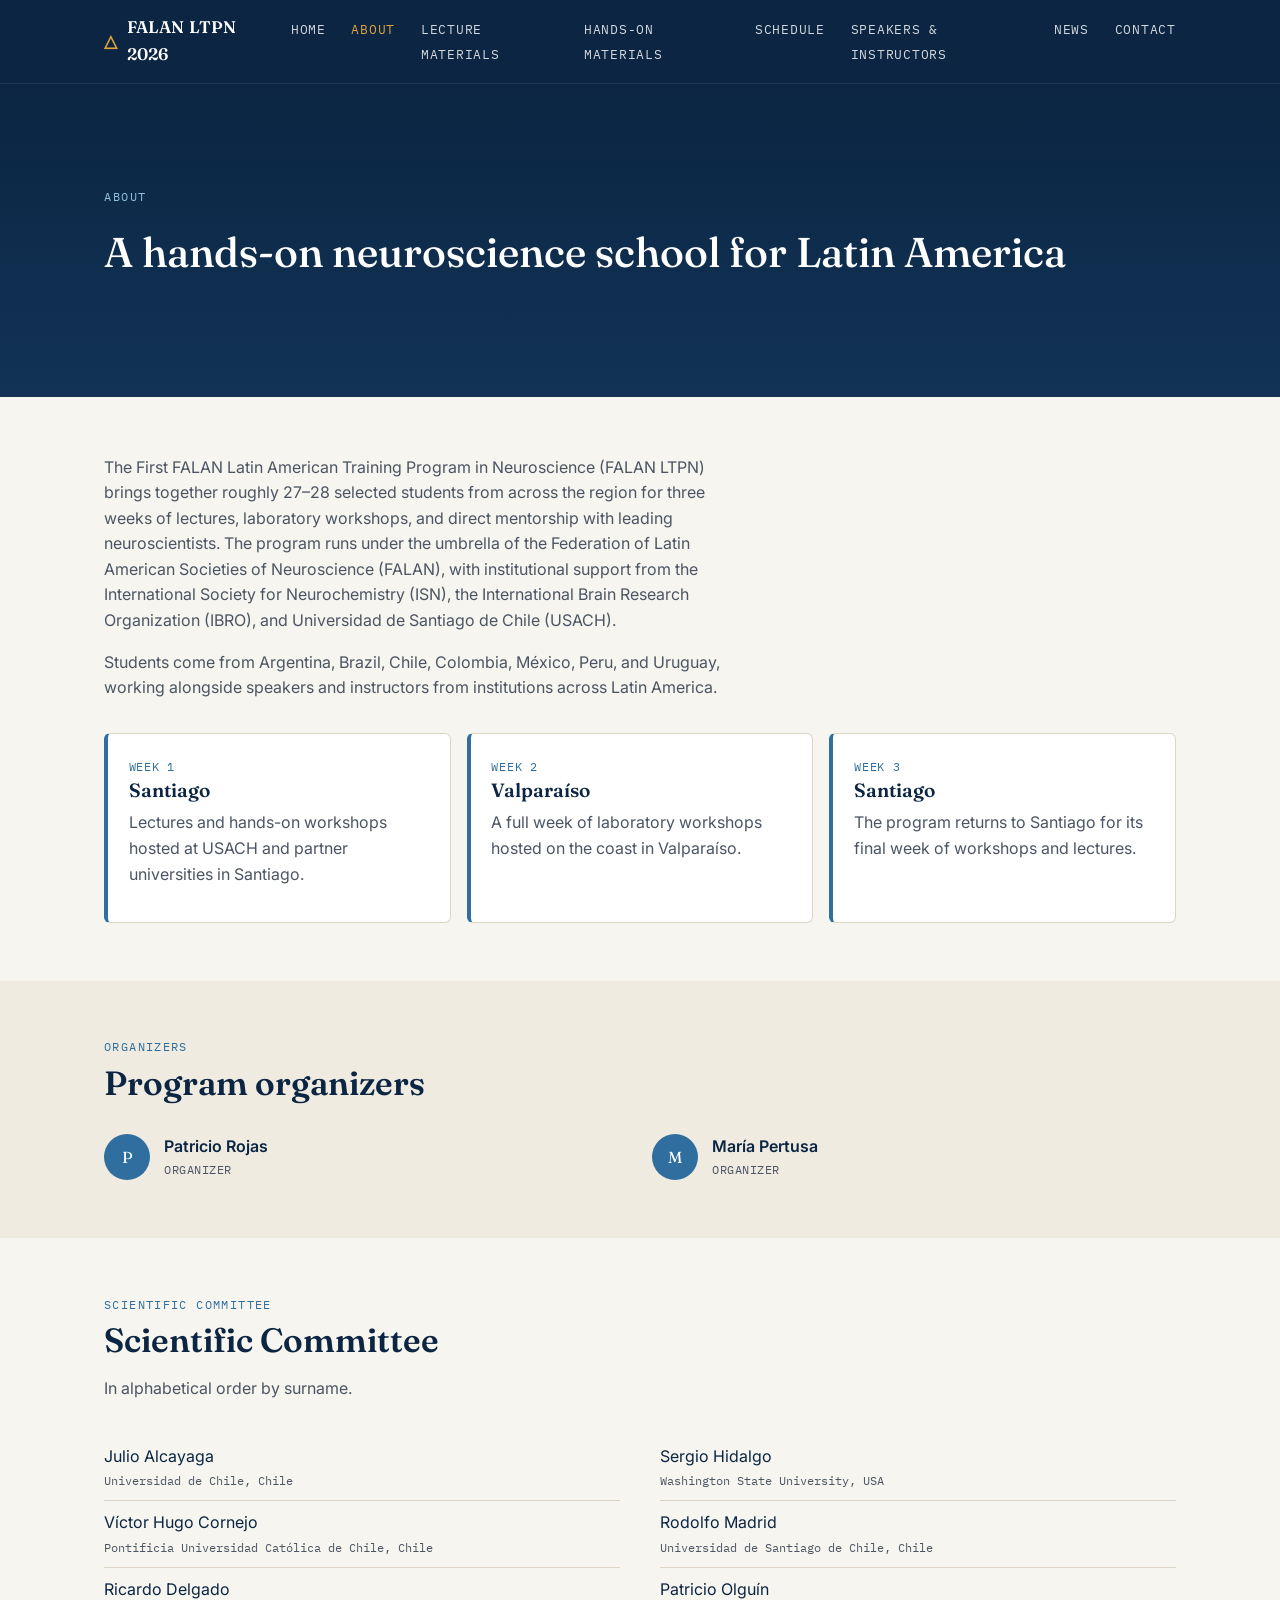
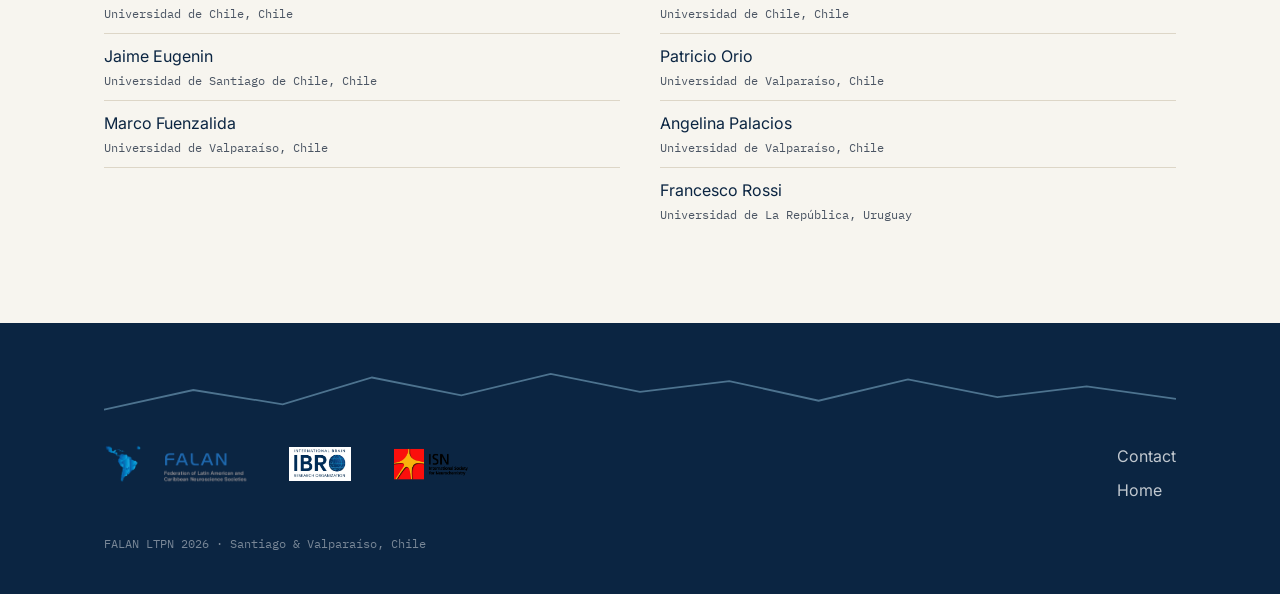
==== about.html @ 341ed26a "Add Rodolfo Madrid to the list of contributors" ====
<!DOCTYPE html>
<html lang="en">
<head>
<meta charset="UTF-8">
<meta name="viewport" content="width=device-width, initial-scale=1.0">
<title>About — FALAN LTPN 2026</title>
<meta name="description" content="About the First FALAN Latin American Training Program in Neuroscience 2026.">
<link rel="icon" href="assets/img/favicon.svg" type="image/svg+xml">
<link rel="preconnect" href="https://fonts.googleapis.com">
<link href="https://fonts.googleapis.com/css2?family=Fraunces:opsz,wght@9..144,500;9..144,600&family=Inter:wght@400;500;600&family=IBM+Plex+Mono:wght@400;500&display=swap" rel="stylesheet">
<link rel="stylesheet" href="css/style.css">
</head>
<body>

<header class="site-header">
  <div class="wrap">
    <a class="brand" href="index.html"><span class="mark">&#9651;</span> FALAN LTPN 2026</a>
    <button class="nav-toggle" aria-label="Toggle menu" aria-expanded="false">Menu</button>
    <nav class="primary-nav" aria-label="Primary">
      <ul>
        <li><a href="index.html">Home</a></li>
        <li><a href="about.html">About</a></li>
        <li><a href="lectures.html">Lecture Materials</a></li>
        <li><a href="handson.html">Hands-on Materials</a></li>
        <li><a href="schedule.html">Schedule</a></li>
        <li><a href="speakers.html">Speakers &amp; Instructors</a></li>
        <li><a href="news.html">News</a></li>
        <li><a href="contact.html">Contact</a></li>
      </ul>
    </nav>
  </div>
</header>

<section class="hero small">
  <div class="wrap">
    <span class="hero-eyebrow">About</span>
    <h1>A hands-on neuroscience school for Latin America</h1>
  </div>
</section>

<section>
  <div class="wrap">
    <div class="section-head">
      <p>The First FALAN Latin American Training Program in Neuroscience (FALAN LTPN) brings together roughly 27–28 selected students from across the region for three weeks of lectures, laboratory workshops, and direct mentorship with leading neuroscientists. The program runs under the umbrella of the Federation of Latin American Societies of Neuroscience (FALAN), with institutional support from the International Society for Neurochemistry (ISN), the International Brain Research Organization (IBRO), and Universidad de Santiago de Chile (USACH).</p>
      <p>Students come from Argentina, Brazil, Chile, Colombia, México, Peru, and Uruguay, working alongside speakers and instructors from institutions across Latin America.</p>
    </div>

    <div class="week-strip">
      <div class="week">
        <span class="num">Week 1</span>
        <h3>Santiago</h3>
        <p>Lectures and hands-on workshops hosted at USACH and partner universities in Santiago.</p>
      </div>
      <div class="week">
        <span class="num">Week 2</span>
        <h3>Valparaíso</h3>
        <p>A full week of laboratory workshops hosted on the coast in Valparaíso.</p>
      </div>
      <div class="week">
        <span class="num">Week 3</span>
        <h3>Santiago</h3>
        <p>The program returns to Santiago for its final week of workshops and lectures.</p>
      </div>
    </div>
  </div>
</section>

<section class="on-dim">
  <div class="wrap">
    <div class="section-head">
      <span class="eyebrow">Organizers</span>
      <h2>Program organizers</h2>
    </div>
    <div class="grid grid-2">
      <div class="person">
        <span class="avatar">P</span>
        <div>
          <div class="name">Patricio Rojas</div>
          <div class="role">Organizer</div>
        </div>
      </div>
      <div class="person">
        <span class="avatar">M</span>
        <div>
          <div class="name">María Pertusa</div>
          <div class="role">Organizer</div>
        </div>
      </div>
    </div>
  </div>
</section>

<section>
  <div class="wrap">
    <div class="section-head">
      <span class="eyebrow">Scientific Committee</span>
      <h2>Scientific Committee</h2>
      <p>In alphabetical order by surname.</p>
    </div>
    <ol class="plain-list two-col">
      <li>Julio Alcayaga<span class="affil">Universidad de Chile, Chile</span></li>
      <li>Víctor Hugo Cornejo<span class="affil">Pontificia Universidad Católica de Chile, Chile</span></li>
      <li>Ricardo Delgado<span class="affil">Universidad de Chile, Chile</span></li>      
      <li>Jaime Eugenin<span class="affil">Universidad de Santiago de Chile, Chile</span></li>
      <li>Marco Fuenzalida<span class="affil">Universidad de Valparaíso, Chile</span></li>
      <li>Sergio Hidalgo<span class="affil">Washington State University, USA</span></li>
      <li>Rodolfo Madrid<span class="affil">Universidad de Santiago de Chile, Chile</span></li>
      <li>Patricio Olguín<span class="affil">Universidad de Chile, Chile</span></li>
      <li>Patricio Orio<span class="affil">Universidad de Valparaíso, Chile</span></li>
      <li>Angelina Palacios<span class="affil">Universidad de Valparaíso, Chile</span></li>      
      <li>Francesco Rossi<span class="affil">Universidad de La República, Uruguay</span></li>
    </ol>
  </div>
</section>

<footer class="site-footer">
  <div class="wrap">
    <svg class="ridge-thin" viewBox="0 0 1200 60" preserveAspectRatio="none" aria-hidden="true">
      <path d="M0,50 L100,28 L200,44 L300,14 L400,34 L500,10 L600,30 L700,18 L800,40 L900,16 L1000,36 L1100,24 L1200,38" fill="none" stroke="#8FC1DC" stroke-width="2"/>
    </svg>
    <div class="foot-grid">
      <div class="logo-strip">
        <img src="assets/logos/falan.png" alt="FALAN — Federation of Latin American and Caribbean Neuroscience Societies">
        <img class="ibro-mark" src="assets/logos/ibro.jpg" alt="IBRO — International Brain Research Organization">
        <img src="assets/logos/isn.png" alt="ISN — International Society for Neurochemistry">
        <!--  <span class="placeholder">USACH logo — add when available</span> -->
      </div>
      <div class="stack">
        <a href="contact.html">Contact</a>
        <a href="index.html">Home</a>
      </div>
    </div>
    <p class="fine">FALAN LTPN 2026 &middot; Santiago &amp; Valparaíso, Chile</p>
  </div>
</footer>

<script src="data/lectures-data.js"></script>
<script src="data/handson-data.js"></script>
<script src="data/news-data.js"></script>
<script src="js/main.js"></script>
</body>
</html>
---- css/style.css ----
/* ==========================================================================
   FALAN LTPN 2026 — design tokens
   Palette: Andean cordillera + coastal Chile, tied to the FALAN/ISN marks
   ========================================================================== */

:root {
  --ink:        #0B2542;   /* deep Andean navy — primary dark */
  --cordillera: #2F6E9E;   /* mountain blue — primary accent */
  --coast:      #8FC1DC;   /* sky blue — secondary accent */
  --sun:        #E2A33D;   /* warm gold — CTA / highlight */
  --paper:      #F7F5EF;   /* warm off-white — page background */
  --paper-dim:  #EFEBE1;
  --ash:        #4B5563;   /* body text on light */
  --line:       #DDD6C7;   /* hairline borders on paper */
  --white:      #FFFFFF;

  --font-display: 'Fraunces', Georgia, 'Times New Roman', serif;
  --font-body:    'Inter', -apple-system, BlinkMacSystemFont, 'Segoe UI', sans-serif;
  --font-mono:    'IBM Plex Mono', 'SFMono-Regular', Consolas, monospace;

  --radius: 6px;
  --max-w: 1120px;
}

* { box-sizing: border-box; }

html { scroll-behavior: smooth; }

@media (prefers-reduced-motion: reduce) {
  html { scroll-behavior: auto; }
  * { animation-duration: 0.01ms !important; transition-duration: 0.01ms !important; }
}

body {
  margin: 0;
  font-family: var(--font-body);
  color: var(--ink);
  background: var(--paper);
  line-height: 1.6;
  -webkit-font-smoothing: antialiased;
}

h1, h2, h3, h4 {
  font-family: var(--font-display);
  color: var(--ink);
  line-height: 1.15;
  margin: 0 0 0.5em;
  font-weight: 600;
}

h1 { font-size: clamp(2.1rem, 4.5vw, 3.4rem); font-weight: 500; }
h2 { font-size: clamp(1.5rem, 3vw, 2.1rem); }
h3 { font-size: 1.2rem; }

p { margin: 0 0 1em; color: var(--ash); }

a { color: var(--cordillera); text-decoration: none; }
a:hover { text-decoration: underline; }

a:focus-visible,
button:focus-visible,
[tabindex]:focus-visible {
  outline: 3px solid var(--sun);
  outline-offset: 2px;
}

.eyebrow {
  font-family: var(--font-mono);
  text-transform: uppercase;
  letter-spacing: 0.12em;
  font-size: 0.72rem;
  color: var(--cordillera);
  display: block;
  margin-bottom: 0.6em;
}

.wrap {
  max-width: var(--max-w);
  margin: 0 auto;
  padding: 0 1.5rem;
}

/* ---- Header / nav ---- */

.site-header {
  background: var(--ink);
  border-bottom: 1px solid rgba(255,255,255,0.08);
  position: sticky;
  top: 0;
  z-index: 50;
}

.site-header .wrap {
  display: flex;
  align-items: center;
  justify-content: space-between;
  gap: 1rem;
  padding-top: 0.9rem;
  padding-bottom: 0.9rem;
}

.brand {
  display: flex;
  align-items: center;
  gap: 0.6rem;
  color: var(--white);
  font-family: var(--font-display);
  font-size: 1.05rem;
  font-weight: 600;
  letter-spacing: 0.01em;
}
.brand:hover { text-decoration: none; opacity: 0.9; }
.brand .mark { color: var(--sun); }

.nav-toggle {
  display: none;
  background: none;
  border: 1px solid rgba(255,255,255,0.3);
  color: var(--white);
  border-radius: var(--radius);
  padding: 0.4rem 0.6rem;
  font-family: var(--font-mono);
  font-size: 0.85rem;
}

nav.primary-nav ul {
  list-style: none;
  display: flex;
  gap: 1.6rem;
  margin: 0;
  padding: 0;
}

nav.primary-nav a {
  color: rgba(255,255,255,0.82);
  font-family: var(--font-mono);
  font-size: 0.8rem;
  text-transform: uppercase;
  letter-spacing: 0.06em;
}

nav.primary-nav a:hover,
nav.primary-nav a.active {
  color: var(--sun);
  text-decoration: none;
}

@media (max-width: 800px) {
  .nav-toggle { display: inline-block; }
  nav.primary-nav {
    display: none;
    width: 100%;
    order: 3;
  }
  nav.primary-nav.open { display: block; }
  nav.primary-nav ul {
    flex-direction: column;
    gap: 0;
    padding-bottom: 1rem;
  }
  nav.primary-nav a {
    display: block;
    padding: 0.7rem 0;
    border-top: 1px solid rgba(255,255,255,0.08);
  }
  .site-header .wrap { flex-wrap: wrap; }
}

/* ---- Hero (ridge line signature) ---- */

.hero {
  background: linear-gradient(180deg, var(--ink) 0%, #123356 100%);
  color: var(--white);
  position: relative;
  overflow: hidden;
}

.hero .wrap {
  padding-top: 3.6rem;
  padding-bottom: 0;
  position: relative;
  z-index: 2;
}

.hero-eyebrow {
  font-family: var(--font-mono);
  text-transform: uppercase;
  letter-spacing: 0.14em;
  font-size: 0.72rem;
  color: var(--coast);
}

.hero h1 { color: var(--white); margin-top: 0.5em; max-width: 20ch; }

.hero .sub {
  color: rgba(255,255,255,0.78);
  max-width: 52ch;
  font-size: 1.05rem;
}

.hero .cta-row {
  display: flex;
  gap: 0.9rem;
  flex-wrap: wrap;
  margin-top: 1.6rem;
  padding-bottom: 2.4rem;
}

.hero.small .wrap { padding-top: 2.6rem; padding-bottom: 2.6rem; }
.hero.small h1 { max-width: none; font-size: clamp(1.8rem, 3.6vw, 2.6rem); }

.btn {
  display: inline-block;
  font-family: var(--font-mono);
  font-size: 0.82rem;
  text-transform: uppercase;
  letter-spacing: 0.06em;
  padding: 0.7rem 1.15rem;
  border-radius: var(--radius);
  border: 1px solid transparent;
}

.btn-primary {
  background: var(--sun);
  color: var(--ink);
}
.btn-primary:hover { background: #eab35a; text-decoration: none; }

.btn-ghost {
  border-color: rgba(255,255,255,0.35);
  color: var(--white);
}
.btn-ghost:hover { border-color: var(--sun); color: var(--sun); text-decoration: none; }

.ridge {
  display: block;
  width: 100%;
  height: auto;
  position: relative;
  z-index: 1;
  margin-top: 1.5rem;
}

.ridge-label {
  font-family: var(--font-mono);
  font-size: 0.68rem;
  text-transform: uppercase;
  letter-spacing: 0.08em;
  fill: rgba(255,255,255,0.75);
}

.ridge-label.week {
  fill: var(--sun);
  font-weight: 600;
}

/* ---- Sections ---- */

section { padding: 3.6rem 0; }
section.tight { padding: 2.4rem 0; }
section.on-dim { background: var(--paper-dim); }

.section-head {
  max-width: 62ch;
  margin-bottom: 2rem;
}

.grid {
  display: grid;
  gap: 1.5rem;
}
.grid-3 { grid-template-columns: repeat(3, 1fr); }
.grid-2 { grid-template-columns: repeat(2, 1fr); }

@media (max-width: 860px) {
  .grid-3 { grid-template-columns: 1fr; }
  .grid-2 { grid-template-columns: 1fr; }
}

/* ---- Cards ---- */

.card {
  background: var(--white);
  border: 1px solid var(--line);
  border-radius: var(--radius);
  padding: 1.4rem;
}

.card h3 { margin-bottom: 0.35em; }
.card .meta {
  font-family: var(--font-mono);
  font-size: 0.72rem;
  text-transform: uppercase;
  letter-spacing: 0.06em;
  color: var(--cordillera);
  display: block;
  margin-bottom: 0.5em;
}

.quick-links {
  display: grid;
  grid-template-columns: repeat(4, 1fr);
  gap: 1rem;
}
@media (max-width: 860px) { .quick-links { grid-template-columns: repeat(2, 1fr); } }

.quick-links a {
  display: block;
  background: var(--white);
  border: 1px solid var(--line);
  border-radius: var(--radius);
  padding: 1.1rem 1rem;
  color: var(--ink);
  font-family: var(--font-mono);
  font-size: 0.82rem;
  text-transform: uppercase;
  letter-spacing: 0.04em;
}
.quick-links a:hover {
  border-color: var(--cordillera);
  text-decoration: none;
  color: var(--cordillera);
}

/* ---- Empty state ---- */

.empty-state {
  border: 1px dashed var(--line);
  border-radius: var(--radius);
  background: var(--white);
  padding: 2.6rem 2rem;
  text-align: left;
  max-width: 62ch;
}
.empty-state .eyebrow { margin-bottom: 0.8em; }
.empty-state h3 { margin-bottom: 0.4em; }

/* ---- Materials list (populated by JS) ---- */

.materials-group { margin-bottom: 2.4rem; }
.materials-group h3 {
  border-bottom: 1px solid var(--line);
  padding-bottom: 0.5rem;
  margin-bottom: 1rem;
}
.material-item {
  display: flex;
  justify-content: space-between;
  align-items: baseline;
  gap: 1rem;
  padding: 0.85rem 0;
  border-bottom: 1px solid var(--line);
}
.material-item:last-child { border-bottom: none; }
.material-item .title { font-weight: 600; }
.material-item .who {
  font-family: var(--font-mono);
  font-size: 0.78rem;
  color: var(--ash);
}
.material-item a.link {
  font-family: var(--font-mono);
  font-size: 0.78rem;
  text-transform: uppercase;
  letter-spacing: 0.04em;
  white-space: nowrap;
}

.material-note {
  background: var(--paper-dim);
  border: 1px solid var(--line);
  border-left: 4px solid var(--sun);
  border-radius: var(--radius);
  padding: 1rem 1.2rem;
  margin: 0.9rem 0;
}
.material-note .title {
  font-weight: 600;
  display: block;
  margin-bottom: 0.15rem;
}
.material-note .who {
  font-family: var(--font-mono);
  font-size: 0.72rem;
  color: var(--cordillera);
  text-transform: uppercase;
  letter-spacing: 0.04em;
  display: block;
  margin-bottom: 0.6rem;
}
.material-note p {
  margin: 0 0 0.7em;
  color: var(--ash);
  font-size: 0.92rem;
}
.material-note p:last-child { margin-bottom: 0; }
.material-note a { word-break: break-word; }

/* ---- Schedule table ---- */

.schedule-table-wrap { overflow-x: auto; }
table.schedule {
  width: 100%;
  border-collapse: collapse;
  background: var(--white);
  font-size: 0.92rem;
}
table.schedule caption {
  text-align: left;
  font-family: var(--font-mono);
  text-transform: uppercase;
  letter-spacing: 0.06em;
  font-size: 0.75rem;
  color: var(--cordillera);
  margin-bottom: 0.6rem;
}
table.schedule th, table.schedule td {
  border: 1px solid var(--line);
  padding: 0.65rem 0.75rem;
  text-align: left;
  vertical-align: top;
}
table.schedule thead th {
  background: var(--ink);
  color: var(--white);
  font-family: var(--font-mono);
  font-weight: 500;
  font-size: 0.75rem;
  text-transform: uppercase;
  letter-spacing: 0.05em;
}
table.schedule tbody th {
  background: var(--paper-dim);
  font-family: var(--font-mono);
  font-weight: 600;
  font-size: 0.8rem;
  white-space: nowrap;
}

.venue-note {
  background: var(--white);
  border: 1px solid var(--line);
  border-left: 4px solid var(--sun);
  border-radius: var(--radius);
  padding: 0.9rem 1.1rem;
  margin-bottom: 1.4rem;
  font-size: 0.92rem;
}
.venue-note strong { color: var(--ink); }
.venue-note .flag {
  color: #B23A2E;
  font-family: var(--font-mono);
  font-size: 0.75rem;
  text-transform: uppercase;
  letter-spacing: 0.04em;
  display: block;
  margin-top: 0.4rem;
}

table.schedule td .who {
  display: block;
  font-family: var(--font-mono);
  font-size: 0.72rem;
  color: var(--ash);
  margin-top: 0.25rem;
}
table.schedule td .session-sep {
  display: block;
  border-top: 1px dashed var(--line);
  margin-top: 0.55rem;
  padding-top: 0.55rem;
}
table.schedule td.dim { color: var(--ash); font-style: italic; }

.workshop-list-wrap { margin-top: 2rem; }
.workshop-list-wrap h3 { margin-bottom: 0.8rem; }
.workshop-list {
  list-style: none;
  margin: 0;
  padding: 0;
  display: grid;
  gap: 0.6rem;
}
.workshop-list li {
  background: var(--white);
  border: 1px solid var(--line);
  border-radius: var(--radius);
  padding: 0.75rem 1rem;
  font-size: 0.92rem;
}
.workshop-list .lead {
  display: block;
  font-family: var(--font-mono);
  font-size: 0.72rem;
  color: var(--cordillera);
  margin-top: 0.2rem;
}
.student-list {
  list-style: none;
  margin: 0.7rem 0 0;
  padding: 0.7rem 0 0;
  border-top: 1px dashed var(--line);
  columns: 1;
}
.student-list li {
  background: none;
  border: none;
  padding: 0.2rem 0;
  font-size: 0.85rem;
  color: var(--ash);
}
@media (min-width: 640px) {
  .student-list { columns: 2; column-gap: 1.5rem; }
}

.student-days {
  margin-top: 0.7rem;
  padding-top: 0.7rem;
  border-top: 1px dashed var(--line);
}
.student-day {
  margin: 0 0 0.5rem;
  font-size: 0.85rem;
  color: var(--ash);
  line-height: 1.5;
}
.student-day:last-child { margin-bottom: 0; }
.student-day .day-label {
  font-family: var(--font-mono);
  font-size: 0.7rem;
  text-transform: uppercase;
  letter-spacing: 0.05em;
  color: var(--cordillera);
  display: inline-block;
  min-width: 82px;
}

.plain-list {
  list-style: none;
  margin: 0;
  padding: 0;
  columns: 1;
}
.plain-list li {
  padding: 0.6rem 0;
  border-bottom: 1px solid var(--line);
  break-inside: avoid;
}
.plain-list li:last-child { border-bottom: none; }
.plain-list .affil {
  font-family: var(--font-mono);
  font-size: 0.76rem;
  color: var(--ash);
  display: block;
  margin-top: 0.1rem;
}
@media (min-width: 700px) {
  .plain-list.two-col { columns: 2; column-gap: 2.5rem; }
}

.week-tabs {
  display: flex;
  gap: 0.5rem;
  margin-bottom: 1.4rem;
  flex-wrap: wrap;
}
.week-tabs button {
  font-family: var(--font-mono);
  font-size: 0.8rem;
  text-transform: uppercase;
  letter-spacing: 0.05em;
  background: var(--white);
  border: 1px solid var(--line);
  border-radius: 999px;
  padding: 0.5rem 1.1rem;
  cursor: pointer;
  color: var(--ink);
}
.week-tabs button.active {
  background: var(--ink);
  color: var(--white);
  border-color: var(--ink);
}
.week-panel { display: none; }
.week-panel.active { display: block; }

/* ---- People (speakers/instructors) ---- */

.person {
  display: flex;
  gap: 0.9rem;
  align-items: flex-start;
}
.person .avatar {
  width: 46px;
  height: 46px;
  border-radius: 50%;
  background: var(--cordillera);
  color: var(--white);
  display: flex;
  align-items: center;
  justify-content: center;
  font-family: var(--font-display);
  font-size: 1rem;
  flex: none;
}
.person .name { font-weight: 600; }
.person .role {
  font-family: var(--font-mono);
  font-size: 0.75rem;
  color: var(--ash);
  text-transform: uppercase;
  letter-spacing: 0.04em;
}

/* ---- About page structure diagram ---- */

.week-strip {
  display: flex;
  gap: 1rem;
  flex-wrap: wrap;
}
.week-strip .week {
  flex: 1 1 220px;
  background: var(--white);
  border: 1px solid var(--line);
  border-left: 4px solid var(--cordillera);
  border-radius: var(--radius);
  padding: 1.2rem 1.3rem;
}
.week-strip .week .num {
  font-family: var(--font-mono);
  font-size: 0.72rem;
  color: var(--cordillera);
  text-transform: uppercase;
  letter-spacing: 0.06em;
}

/* ---- Logo strip ---- */

.logo-strip {
  display: flex;
  align-items: center;
  gap: 2.4rem;
  flex-wrap: wrap;
}
.logo-strip img { height: 40px; width: auto; }
.logo-strip .ibro-mark { height: 34px; }
.logo-strip .placeholder {
  font-family: var(--font-mono);
  font-size: 0.72rem;
  color: rgba(255,255,255,0.45);
  border: 1px dashed rgba(255,255,255,0.3);
  padding: 0.5rem 0.8rem;
  border-radius: var(--radius);
}

.logo-strip.on-light img { height: 36px; }
.logo-strip.on-light .placeholder {
  color: var(--ash);
  border-color: var(--line);
}

/* ---- Footer ---- */

footer.site-footer {
  background: var(--ink);
  color: rgba(255,255,255,0.7);
  padding: 2.6rem 0 1.8rem;
  margin-top: 2rem;
  position: relative;
  overflow: hidden;
}
footer.site-footer .ridge-thin {
  width: 100%;
  display: block;
  opacity: 0.5;
  margin-bottom: 1.6rem;
}
footer.site-footer .foot-grid {
  display: flex;
  justify-content: space-between;
  gap: 2rem;
  flex-wrap: wrap;
  align-items: flex-start;
}
footer.site-footer a { color: rgba(255,255,255,0.75); }
footer.site-footer .fine {
  font-family: var(--font-mono);
  font-size: 0.72rem;
  color: rgba(255,255,255,0.45);
  margin-top: 2rem;
}

/* ---- Contact page ---- */

.contact-card {
  background: var(--white);
  border: 1px solid var(--line);
  border-radius: var(--radius);
  padding: 1.8rem;
  max-width: 46ch;
}
.contact-card .role {
  font-family: var(--font-mono);
  font-size: 0.75rem;
  text-transform: uppercase;
  letter-spacing: 0.05em;
  color: var(--cordillera);
}

/* ---- Utility ---- */

.stack { display: flex; flex-direction: column; gap: 0.5rem; }
.mt-0 { margin-top: 0; }
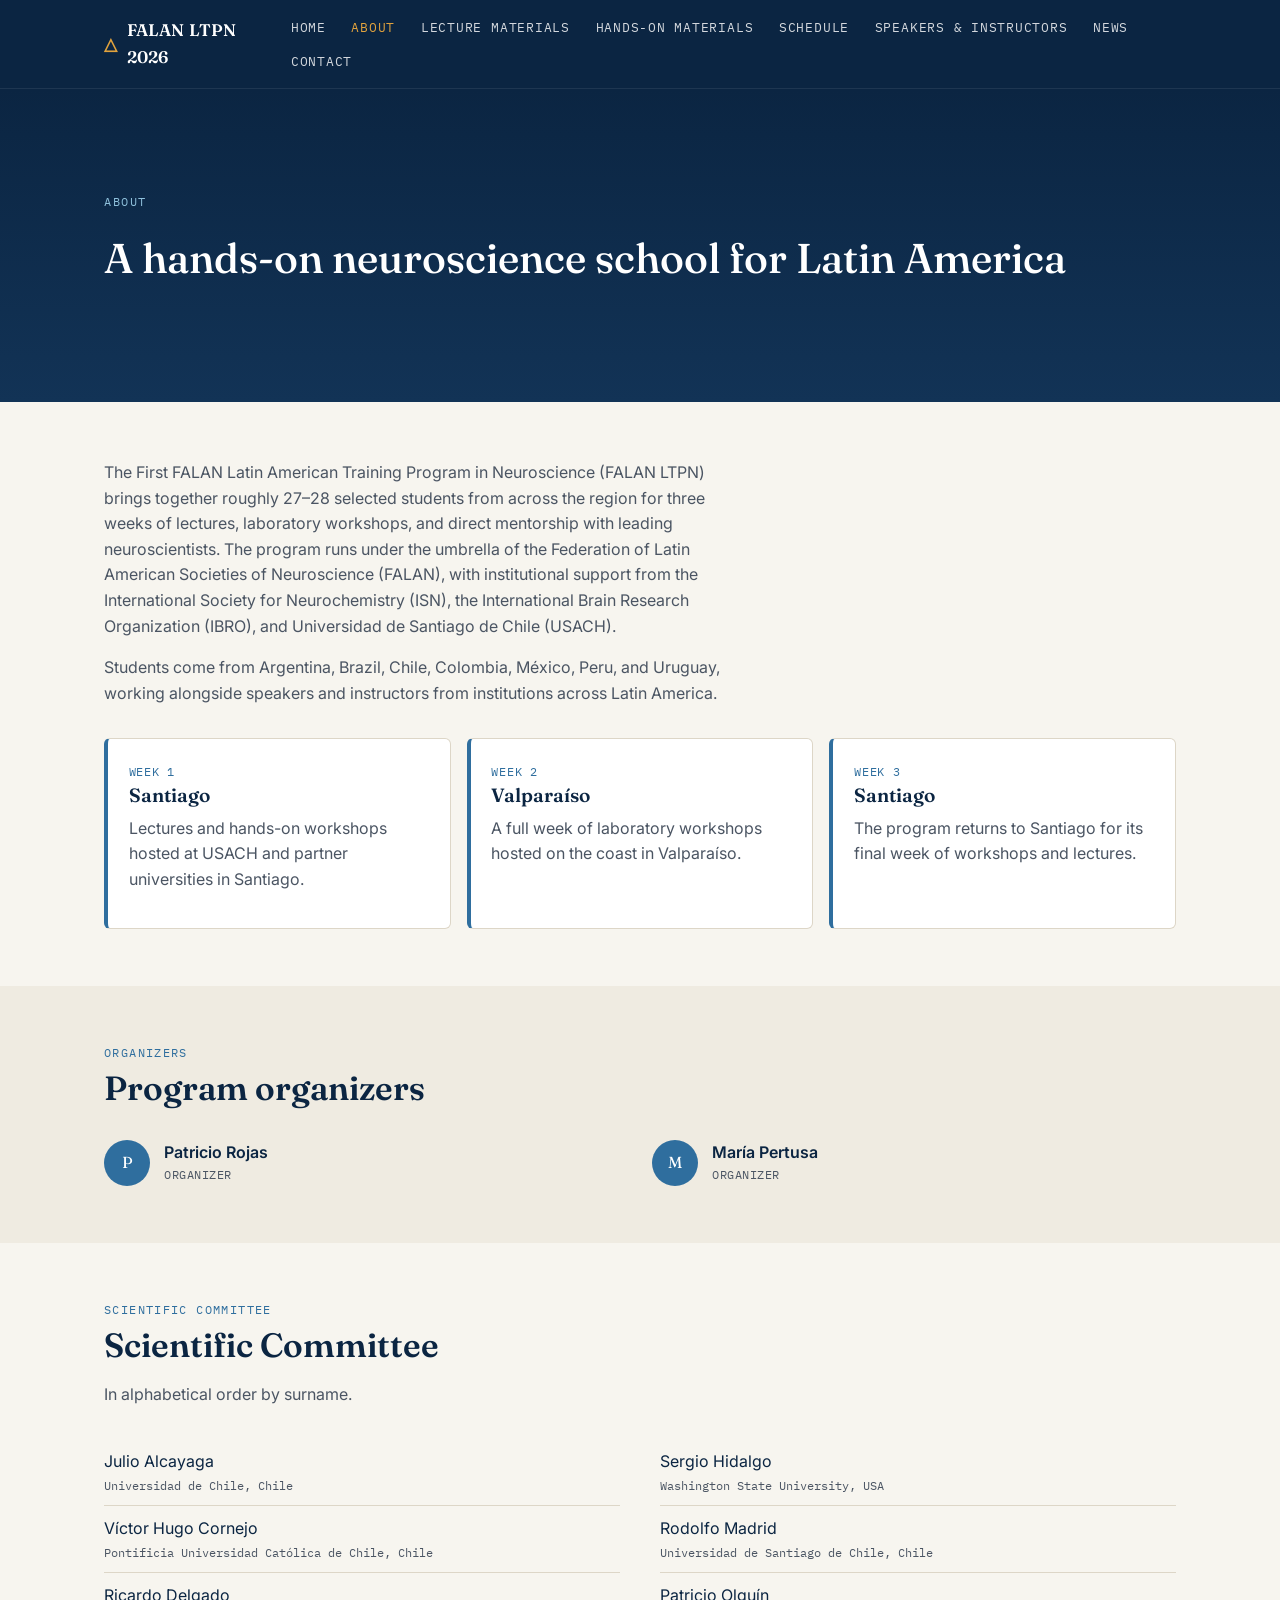
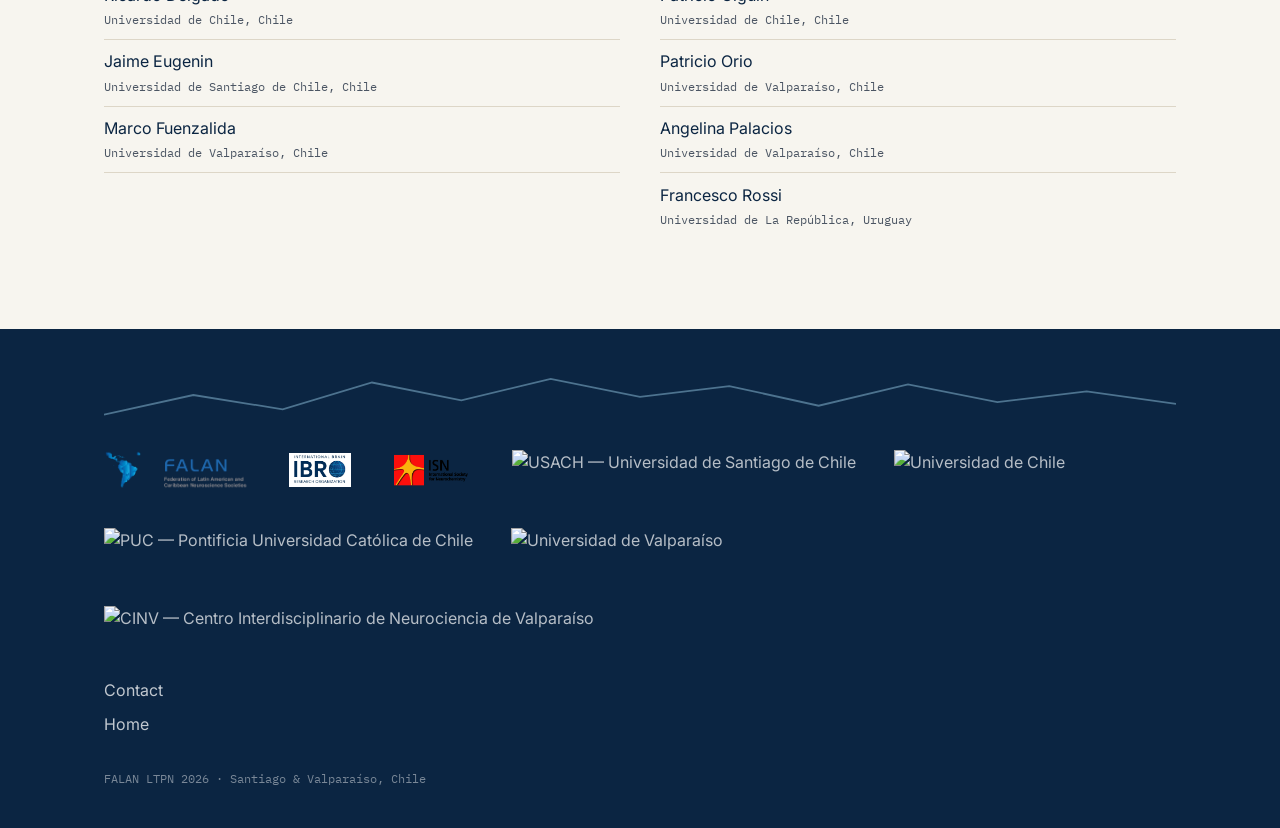
==== commit 1b7bc737: "Add files via upload" ====
--- a/about.html
+++ b/about.html
@@ -123,7 +123,11 @@
         <img src="assets/logos/falan.png" alt="FALAN — Federation of Latin American and Caribbean Neuroscience Societies">
         <img class="ibro-mark" src="assets/logos/ibro.jpg" alt="IBRO — International Brain Research Organization">
         <img src="assets/logos/isn.png" alt="ISN — International Society for Neurochemistry">
-        <!--  <span class="placeholder">USACH logo — add when available</span> -->
+        <img src="assets/logos/usach.png" alt="USACH — Universidad de Santiago de Chile">
+        <img src="assets/logos/uchile.jpg" alt="Universidad de Chile">
+        <img src="assets/logos/puc.png" alt="PUC — Pontificia Universidad Católica de Chile">
+        <img src="assets/logos/uv.svg" alt="Universidad de Valparaíso">
+        <img src="assets/logos/cinv.jpg" alt="CINV — Centro Interdisciplinario de Neurociencia de Valparaíso">
       </div>
       <div class="stack">
         <a href="contact.html">Contact</a>
--- a/css/style.css
+++ b/css/style.css
@@ -126,7 +126,8 @@
 nav.primary-nav ul {
   list-style: none;
   display: flex;
-  gap: 1.6rem;
+  flex-wrap: wrap;
+  gap: 0.5rem 1.6rem;
   margin: 0;
   padding: 0;
 }
@@ -137,6 +138,7 @@
   font-size: 0.8rem;
   text-transform: uppercase;
   letter-spacing: 0.06em;
+  white-space: nowrap;
 }
 
 nav.primary-nav a:hover,
@@ -352,6 +354,12 @@
   border-bottom: 1px solid var(--line);
 }
 .material-item:last-child { border-bottom: none; }
+.material-item.presenter-break,
+.material-note.presenter-break {
+  margin-top: 1.1rem;
+  padding-top: 1.1rem;
+  border-top: 2px solid var(--cordillera);
+}
 .material-item .title { font-weight: 600; }
 .material-item .who {
   font-family: var(--font-mono);
@@ -365,36 +373,6 @@
   letter-spacing: 0.04em;
   white-space: nowrap;
 }
-
-.material-note {
-  background: var(--paper-dim);
-  border: 1px solid var(--line);
-  border-left: 4px solid var(--sun);
-  border-radius: var(--radius);
-  padding: 1rem 1.2rem;
-  margin: 0.9rem 0;
-}
-.material-note .title {
-  font-weight: 600;
-  display: block;
-  margin-bottom: 0.15rem;
-}
-.material-note .who {
-  font-family: var(--font-mono);
-  font-size: 0.72rem;
-  color: var(--cordillera);
-  text-transform: uppercase;
-  letter-spacing: 0.04em;
-  display: block;
-  margin-bottom: 0.6rem;
-}
-.material-note p {
-  margin: 0 0 0.7em;
-  color: var(--ash);
-  font-size: 0.92rem;
-}
-.material-note p:last-child { margin-bottom: 0; }
-.material-note a { word-break: break-word; }
 
 /* ---- Schedule table ---- */
 
@@ -495,45 +473,6 @@
   color: var(--cordillera);
   margin-top: 0.2rem;
 }
-.student-list {
-  list-style: none;
-  margin: 0.7rem 0 0;
-  padding: 0.7rem 0 0;
-  border-top: 1px dashed var(--line);
-  columns: 1;
-}
-.student-list li {
-  background: none;
-  border: none;
-  padding: 0.2rem 0;
-  font-size: 0.85rem;
-  color: var(--ash);
-}
-@media (min-width: 640px) {
-  .student-list { columns: 2; column-gap: 1.5rem; }
-}
-
-.student-days {
-  margin-top: 0.7rem;
-  padding-top: 0.7rem;
-  border-top: 1px dashed var(--line);
-}
-.student-day {
-  margin: 0 0 0.5rem;
-  font-size: 0.85rem;
-  color: var(--ash);
-  line-height: 1.5;
-}
-.student-day:last-child { margin-bottom: 0; }
-.student-day .day-label {
-  font-family: var(--font-mono);
-  font-size: 0.7rem;
-  text-transform: uppercase;
-  letter-spacing: 0.05em;
-  color: var(--cordillera);
-  display: inline-block;
-  min-width: 82px;
-}
 
 .plain-list {
   list-style: none;
@@ -709,6 +648,40 @@
   color: var(--cordillera);
 }
 
+/* ---- News page ---- */
+
+.news-list {
+  display: flex;
+  flex-direction: column;
+  gap: 0;
+}
+.news-item {
+  display: grid;
+  grid-template-columns: 160px 1fr;
+  gap: 1.5rem;
+  padding: 1.4rem 0;
+  border-bottom: 1px solid var(--line);
+}
+.news-item:first-child { padding-top: 0; }
+.news-item:last-child { border-bottom: none; }
+.news-date {
+  font-family: var(--font-mono);
+  font-size: 0.78rem;
+  text-transform: uppercase;
+  letter-spacing: 0.05em;
+  color: var(--cordillera);
+  white-space: nowrap;
+}
+.news-title { margin: 0 0 0.3em; }
+.news-body { margin: 0; }
+.news-link {
+  display: inline-block;
+  margin-top: 0.6rem;
+}
+@media (max-width: 640px) {
+  .news-item { grid-template-columns: 1fr; gap: 0.4rem; }
+}
+
 /* ---- Utility ---- */
 
 .stack { display: flex; flex-direction: column; gap: 0.5rem; }
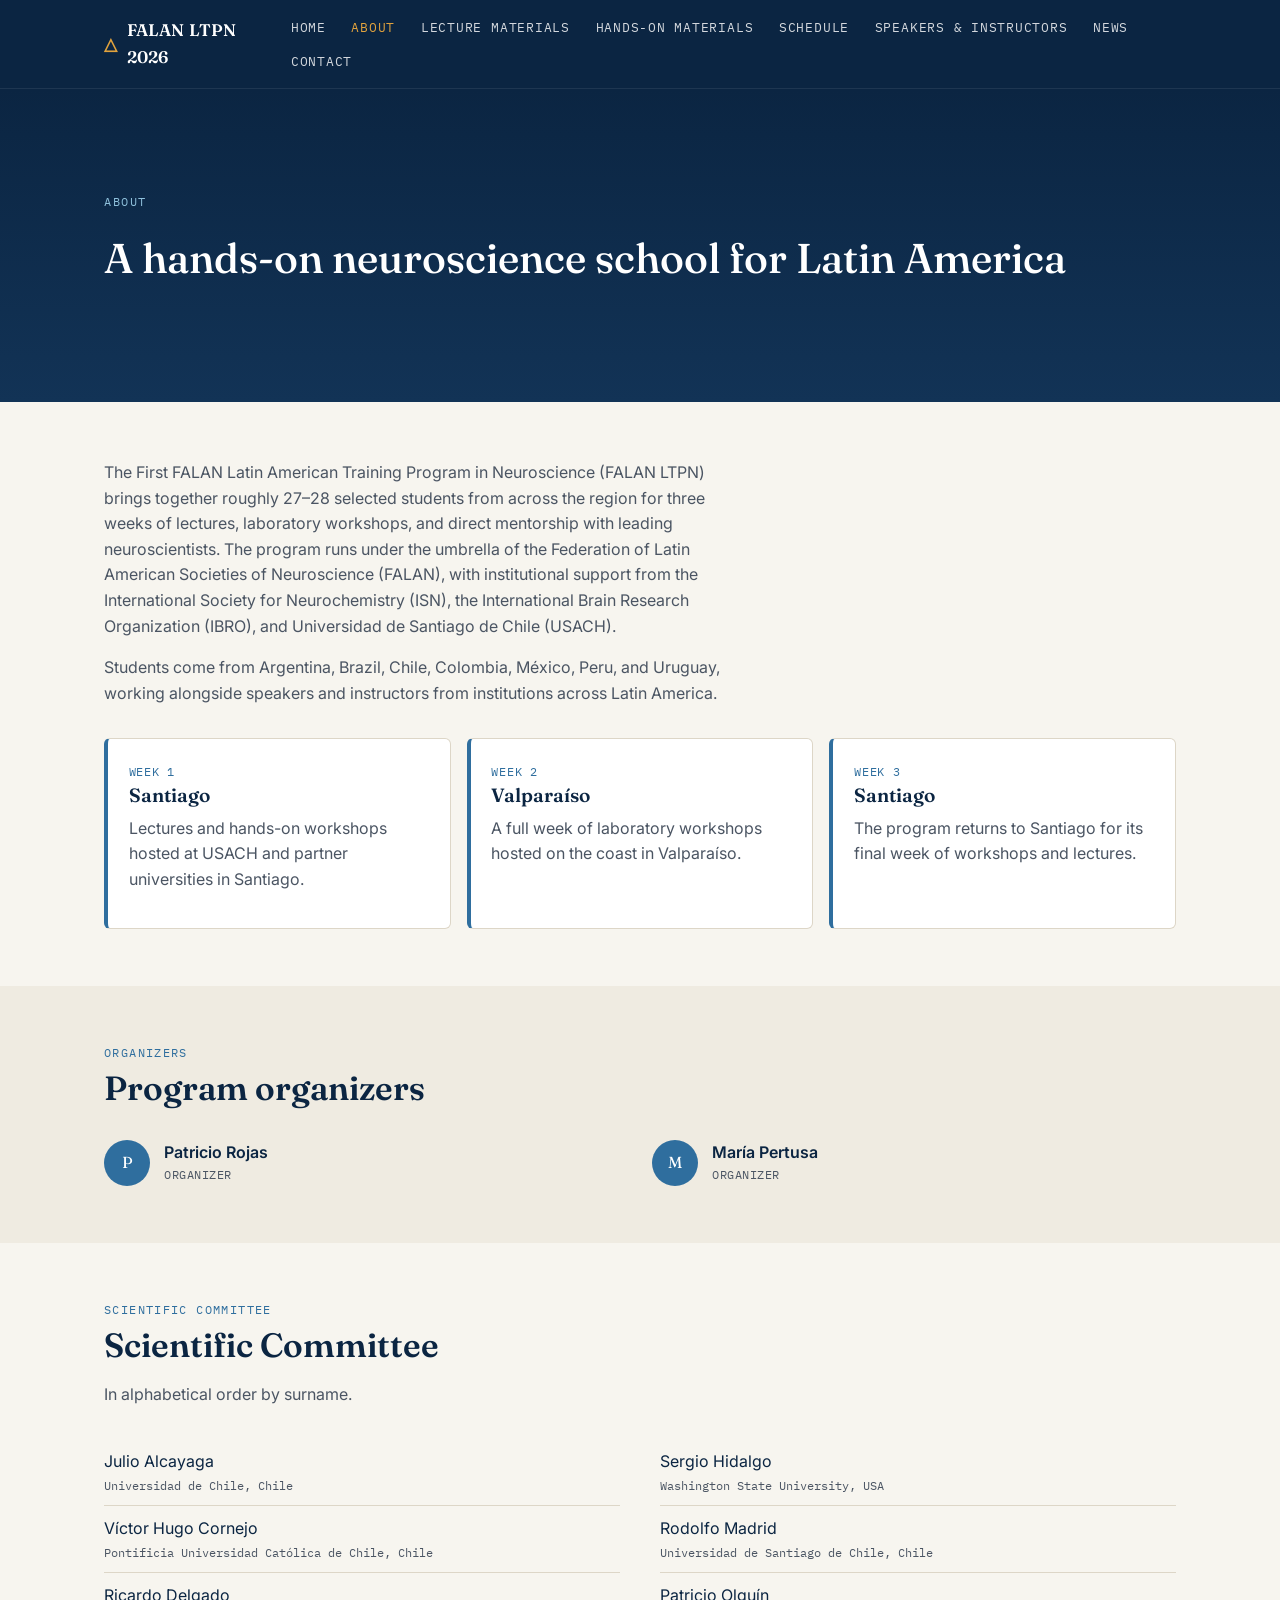
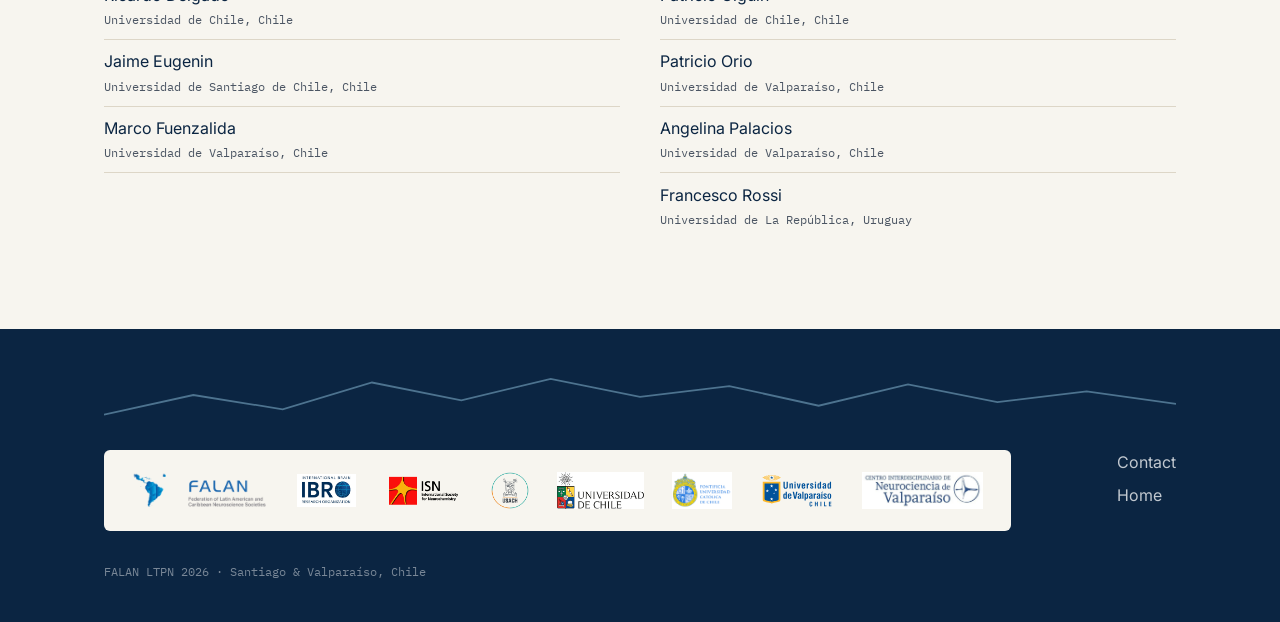
==== commit bd6120ab: "Add files via upload" ====
--- a/about.html
+++ b/about.html
@@ -127,7 +127,7 @@
         <img src="assets/logos/uchile.jpg" alt="Universidad de Chile">
         <img src="assets/logos/puc.png" alt="PUC — Pontificia Universidad Católica de Chile">
         <img src="assets/logos/uv.svg" alt="Universidad de Valparaíso">
-        <img src="assets/logos/cinv.jpg" alt="CINV — Centro Interdisciplinario de Neurociencia de Valparaíso">
+        <img class="cinv-mark" src="assets/logos/cinv.jpg" alt="CINV — Centro Interdisciplinario de Neurociencia de Valparaíso">
       </div>
       <div class="stack">
         <a href="contact.html">Contact</a>
--- a/css/style.css
+++ b/css/style.css
@@ -374,6 +374,16 @@
   white-space: nowrap;
 }
 
+.added-tag {
+  display: inline-block;
+  font-family: var(--font-mono);
+  font-size: 0.68rem;
+  color: var(--ash);
+  opacity: 0.85;
+}
+.material-item .who .added-tag { margin-left: 0.5rem; }
+.material-note .who .added-tag { margin-left: 0.5rem; }
+
 /* ---- Schedule table ---- */
 
 .schedule-table-wrap { overflow-x: auto; }
@@ -580,24 +590,25 @@
 .logo-strip {
   display: flex;
   align-items: center;
-  gap: 2.4rem;
+  gap: 1.75rem;
   flex-wrap: wrap;
-}
-.logo-strip img { height: 40px; width: auto; }
-.logo-strip .ibro-mark { height: 34px; }
+  row-gap: 1.125rem;
+  background: var(--paper);
+  padding: 1.375rem 1.75rem;
+  border-radius: var(--radius);
+}
+.logo-strip img {
+  height: 37.5px;
+  width: auto;
+}
+.logo-strip .ibro-mark { height: 32.5px; }
 .logo-strip .placeholder {
   font-family: var(--font-mono);
   font-size: 0.72rem;
-  color: rgba(255,255,255,0.45);
-  border: 1px dashed rgba(255,255,255,0.3);
+  color: var(--ash);
+  border: 1px dashed var(--line);
   padding: 0.5rem 0.8rem;
   border-radius: var(--radius);
-}
-
-.logo-strip.on-light img { height: 36px; }
-.logo-strip.on-light .placeholder {
-  color: var(--ash);
-  border-color: var(--line);
 }
 
 /* ---- Footer ---- */
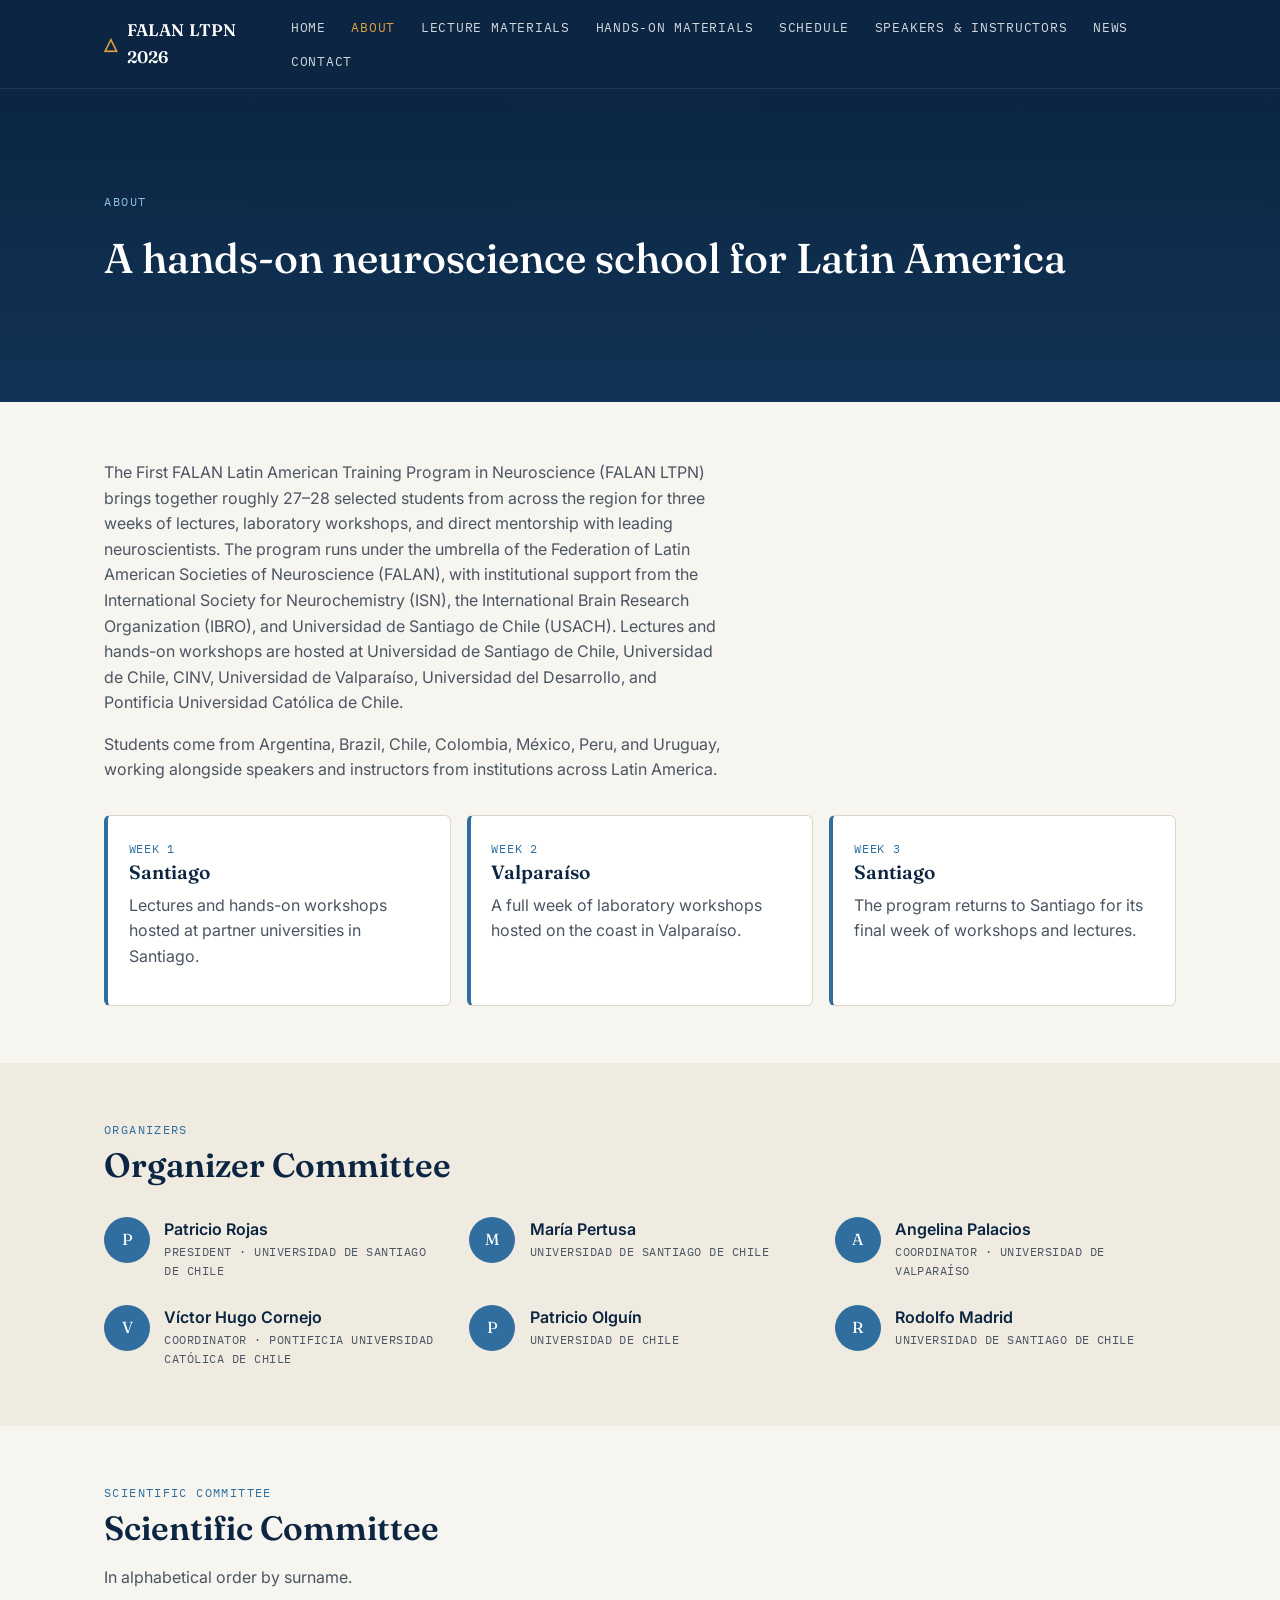
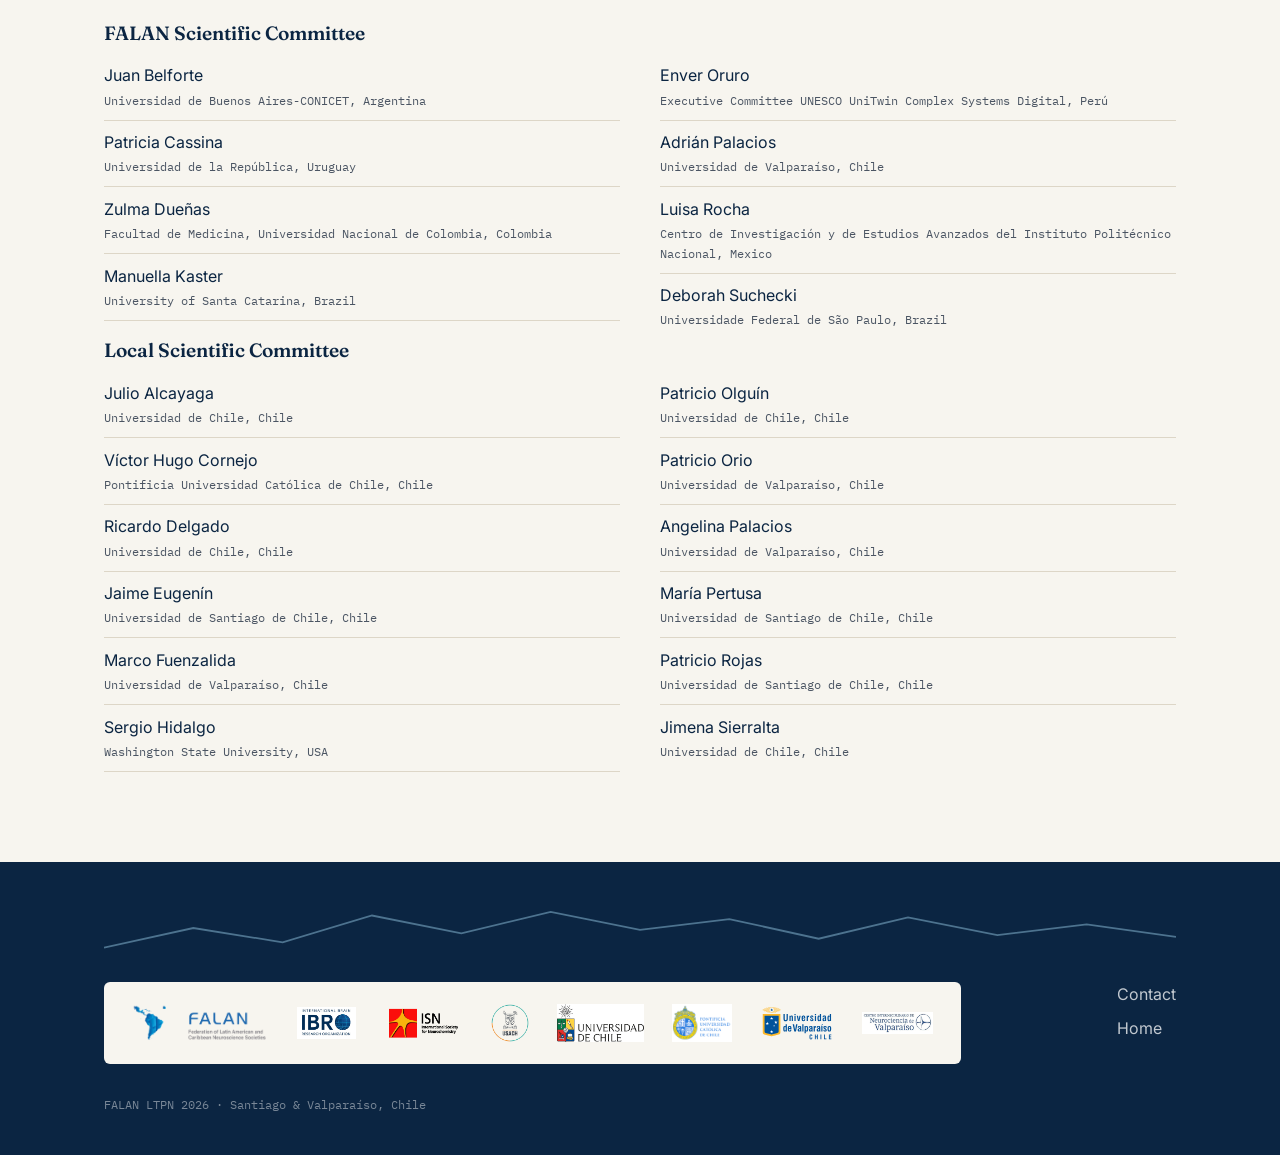
==== commit c5ae9e82: "Add files via upload" ====
--- a/about.html
+++ b/about.html
@@ -41,7 +41,7 @@
 <section>
   <div class="wrap">
     <div class="section-head">
-      <p>The First FALAN Latin American Training Program in Neuroscience (FALAN LTPN) brings together roughly 27–28 selected students from across the region for three weeks of lectures, laboratory workshops, and direct mentorship with leading neuroscientists. The program runs under the umbrella of the Federation of Latin American Societies of Neuroscience (FALAN), with institutional support from the International Society for Neurochemistry (ISN), the International Brain Research Organization (IBRO), and Universidad de Santiago de Chile (USACH).</p>
+      <p>The First FALAN Latin American Training Program in Neuroscience (FALAN LTPN) brings together roughly 27–28 selected students from across the region for three weeks of lectures, laboratory workshops, and direct mentorship with leading neuroscientists. The program runs under the umbrella of the Federation of Latin American Societies of Neuroscience (FALAN), with institutional support from the International Society for Neurochemistry (ISN), the International Brain Research Organization (IBRO), and Universidad de Santiago de Chile (USACH). Lectures and hands-on workshops are hosted at Universidad de Santiago de Chile, Universidad de Chile, CINV, Universidad de Valparaíso, Universidad del Desarrollo, and Pontificia Universidad Católica de Chile.</p>
       <p>Students come from Argentina, Brazil, Chile, Colombia, México, Peru, and Uruguay, working alongside speakers and instructors from institutions across Latin America.</p>
     </div>
 
@@ -49,7 +49,7 @@
       <div class="week">
         <span class="num">Week 1</span>
         <h3>Santiago</h3>
-        <p>Lectures and hands-on workshops hosted at USACH and partner universities in Santiago.</p>
+        <p>Lectures and hands-on workshops hosted at partner universities in Santiago.</p>
       </div>
       <div class="week">
         <span class="num">Week 2</span>
@@ -69,21 +69,49 @@
   <div class="wrap">
     <div class="section-head">
       <span class="eyebrow">Organizers</span>
-      <h2>Program organizers</h2>
+      <h2>Organizer Committee</h2>
     </div>
-    <div class="grid grid-2">
+    <div class="grid grid-3">
       <div class="person">
         <span class="avatar">P</span>
         <div>
           <div class="name">Patricio Rojas</div>
-          <div class="role">Organizer</div>
+          <div class="role">President &middot; Universidad de Santiago de Chile</div>
         </div>
       </div>
       <div class="person">
         <span class="avatar">M</span>
         <div>
           <div class="name">María Pertusa</div>
-          <div class="role">Organizer</div>
+          <div class="role">Universidad de Santiago de Chile</div>
+        </div>
+      </div>
+      <div class="person">
+        <span class="avatar">A</span>
+        <div>
+          <div class="name">Angelina Palacios</div>
+          <div class="role">Coordinator &middot; Universidad de Valparaíso</div>
+        </div>
+      </div>
+      <div class="person">
+        <span class="avatar">V</span>
+        <div>
+          <div class="name">Víctor Hugo Cornejo</div>
+          <div class="role">Coordinator &middot; Pontificia Universidad Católica de Chile</div>
+        </div>
+      </div>
+      <div class="person">
+        <span class="avatar">P</span>
+        <div>
+          <div class="name">Patricio Olguín</div>
+          <div class="role">Universidad de Chile</div>
+        </div>
+      </div>
+      <div class="person">
+        <span class="avatar">R</span>
+        <div>
+          <div class="name">Rodolfo Madrid</div>
+          <div class="role">Universidad de Santiago de Chile</div>
         </div>
       </div>
     </div>
@@ -97,18 +125,33 @@
       <h2>Scientific Committee</h2>
       <p>In alphabetical order by surname.</p>
     </div>
+
+    <h3>FALAN Scientific Committee</h3>
+    <ol class="plain-list two-col">
+      <li>Juan Belforte<span class="affil">Universidad de Buenos Aires-CONICET, Argentina</span></li>
+      <li>Patricia Cassina<span class="affil">Universidad de la República, Uruguay</span></li>
+      <li>Zulma Dueñas<span class="affil">Facultad de Medicina, Universidad Nacional de Colombia, Colombia</span></li>
+      <li>Manuella Kaster<span class="affil">University of Santa Catarina, Brazil</span></li>
+      <li>Enver Oruro<span class="affil">Executive Committee UNESCO UniTwin Complex Systems Digital, Perú</span></li>
+      <li>Adrián Palacios<span class="affil">Universidad de Valparaíso, Chile</span></li>
+      <li>Luisa Rocha<span class="affil">Centro de Investigación y de Estudios Avanzados del Instituto Politécnico Nacional, Mexico</span></li>
+      <li>Deborah Suchecki<span class="affil">Universidade Federal de São Paulo, Brazil</span></li>
+    </ol>
+
+    <h3>Local Scientific Committee</h3>
     <ol class="plain-list two-col">
       <li>Julio Alcayaga<span class="affil">Universidad de Chile, Chile</span></li>
       <li>Víctor Hugo Cornejo<span class="affil">Pontificia Universidad Católica de Chile, Chile</span></li>
       <li>Ricardo Delgado<span class="affil">Universidad de Chile, Chile</span></li>      
-      <li>Jaime Eugenin<span class="affil">Universidad de Santiago de Chile, Chile</span></li>
+      <li>Jaime Eugenín<span class="affil">Universidad de Santiago de Chile, Chile</span></li>
       <li>Marco Fuenzalida<span class="affil">Universidad de Valparaíso, Chile</span></li>
       <li>Sergio Hidalgo<span class="affil">Washington State University, USA</span></li>
-      <li>Rodolfo Madrid<span class="affil">Universidad de Santiago de Chile, Chile</span></li>
       <li>Patricio Olguín<span class="affil">Universidad de Chile, Chile</span></li>
       <li>Patricio Orio<span class="affil">Universidad de Valparaíso, Chile</span></li>
-      <li>Angelina Palacios<span class="affil">Universidad de Valparaíso, Chile</span></li>      
-      <li>Francesco Rossi<span class="affil">Universidad de La República, Uruguay</span></li>
+      <li>Angelina Palacios<span class="affil">Universidad de Valparaíso, Chile</span></li>
+      <li>María Pertusa<span class="affil">Universidad de Santiago de Chile, Chile</span></li>
+      <li>Patricio Rojas<span class="affil">Universidad de Santiago de Chile, Chile</span></li>
+      <li>Jimena Sierralta<span class="affil">Universidad de Chile, Chile</span></li>
     </ol>
   </div>
 </section>
--- a/css/style.css
+++ b/css/style.css
@@ -602,6 +602,7 @@
   width: auto;
 }
 .logo-strip .ibro-mark { height: 32.5px; }
+.logo-strip .cinv-mark { height: 22px; }
 .logo-strip .placeholder {
   font-family: var(--font-mono);
   font-size: 0.72rem;
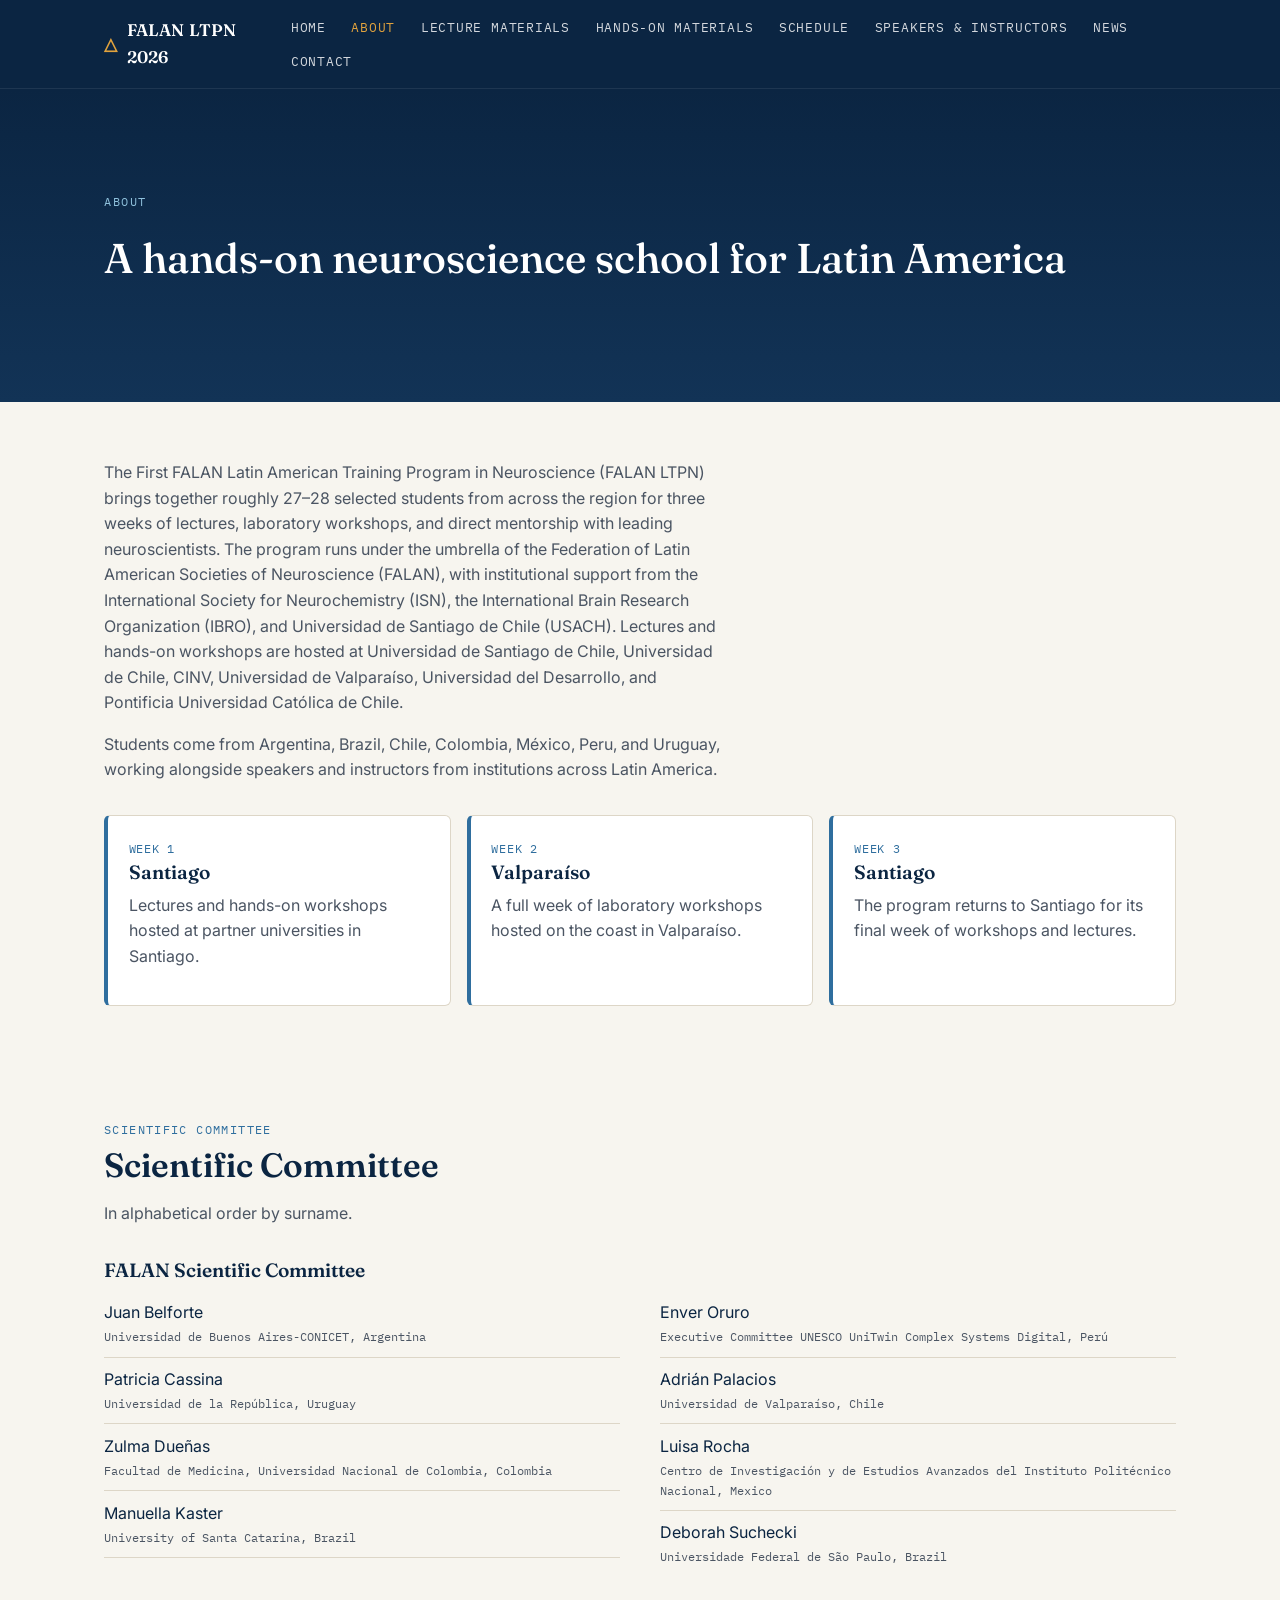
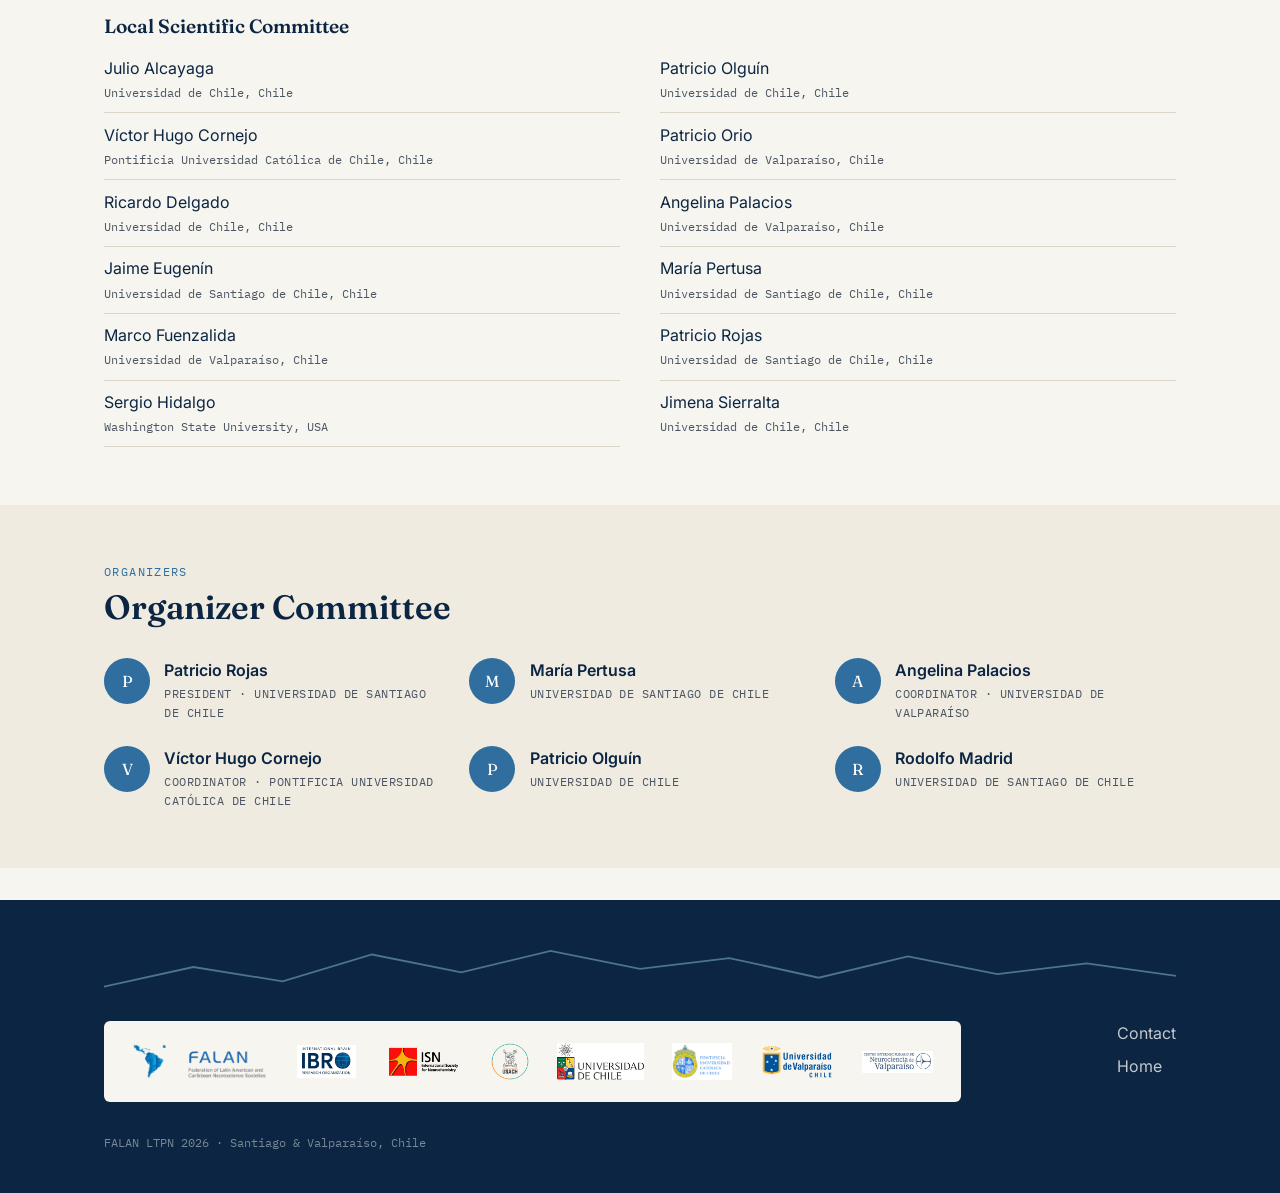
==== commit e1277793: "Add files via upload" ====
--- a/about.html
+++ b/about.html
@@ -65,6 +65,44 @@
   </div>
 </section>
 
+<section>
+  <div class="wrap">
+    <div class="section-head">
+      <span class="eyebrow">Scientific Committee</span>
+      <h2>Scientific Committee</h2>
+      <p>In alphabetical order by surname.</p>
+    </div>
+
+    <h3>FALAN Scientific Committee</h3>
+    <ol class="plain-list two-col">
+      <li>Juan Belforte<span class="affil">Universidad de Buenos Aires-CONICET, Argentina</span></li>
+      <li>Patricia Cassina<span class="affil">Universidad de la República, Uruguay</span></li>
+      <li>Zulma Dueñas<span class="affil">Facultad de Medicina, Universidad Nacional de Colombia, Colombia</span></li>
+      <li>Manuella Kaster<span class="affil">University of Santa Catarina, Brazil</span></li>
+      <li>Enver Oruro<span class="affil">Executive Committee UNESCO UniTwin Complex Systems Digital, Perú</span></li>
+      <li>Adrián Palacios<span class="affil">Universidad de Valparaíso, Chile</span></li>
+      <li>Luisa Rocha<span class="affil">Centro de Investigación y de Estudios Avanzados del Instituto Politécnico Nacional, Mexico</span></li>
+      <li>Deborah Suchecki<span class="affil">Universidade Federal de São Paulo, Brazil</span></li>
+    </ol>
+
+    <h3>Local Scientific Committee</h3>
+    <ol class="plain-list two-col">
+      <li>Julio Alcayaga<span class="affil">Universidad de Chile, Chile</span></li>
+      <li>Víctor Hugo Cornejo<span class="affil">Pontificia Universidad Católica de Chile, Chile</span></li>
+      <li>Ricardo Delgado<span class="affil">Universidad de Chile, Chile</span></li>      
+      <li>Jaime Eugenín<span class="affil">Universidad de Santiago de Chile, Chile</span></li>
+      <li>Marco Fuenzalida<span class="affil">Universidad de Valparaíso, Chile</span></li>
+      <li>Sergio Hidalgo<span class="affil">Washington State University, USA</span></li>
+      <li>Patricio Olguín<span class="affil">Universidad de Chile, Chile</span></li>
+      <li>Patricio Orio<span class="affil">Universidad de Valparaíso, Chile</span></li>
+      <li>Angelina Palacios<span class="affil">Universidad de Valparaíso, Chile</span></li>
+      <li>María Pertusa<span class="affil">Universidad de Santiago de Chile, Chile</span></li>
+      <li>Patricio Rojas<span class="affil">Universidad de Santiago de Chile, Chile</span></li>
+      <li>Jimena Sierralta<span class="affil">Universidad de Chile, Chile</span></li>
+    </ol>
+  </div>
+</section>
+
 <section class="on-dim">
   <div class="wrap">
     <div class="section-head">
@@ -118,44 +156,6 @@
   </div>
 </section>
 
-<section>
-  <div class="wrap">
-    <div class="section-head">
-      <span class="eyebrow">Scientific Committee</span>
-      <h2>Scientific Committee</h2>
-      <p>In alphabetical order by surname.</p>
-    </div>
-
-    <h3>FALAN Scientific Committee</h3>
-    <ol class="plain-list two-col">
-      <li>Juan Belforte<span class="affil">Universidad de Buenos Aires-CONICET, Argentina</span></li>
-      <li>Patricia Cassina<span class="affil">Universidad de la República, Uruguay</span></li>
-      <li>Zulma Dueñas<span class="affil">Facultad de Medicina, Universidad Nacional de Colombia, Colombia</span></li>
-      <li>Manuella Kaster<span class="affil">University of Santa Catarina, Brazil</span></li>
-      <li>Enver Oruro<span class="affil">Executive Committee UNESCO UniTwin Complex Systems Digital, Perú</span></li>
-      <li>Adrián Palacios<span class="affil">Universidad de Valparaíso, Chile</span></li>
-      <li>Luisa Rocha<span class="affil">Centro de Investigación y de Estudios Avanzados del Instituto Politécnico Nacional, Mexico</span></li>
-      <li>Deborah Suchecki<span class="affil">Universidade Federal de São Paulo, Brazil</span></li>
-    </ol>
-
-    <h3>Local Scientific Committee</h3>
-    <ol class="plain-list two-col">
-      <li>Julio Alcayaga<span class="affil">Universidad de Chile, Chile</span></li>
-      <li>Víctor Hugo Cornejo<span class="affil">Pontificia Universidad Católica de Chile, Chile</span></li>
-      <li>Ricardo Delgado<span class="affil">Universidad de Chile, Chile</span></li>      
-      <li>Jaime Eugenín<span class="affil">Universidad de Santiago de Chile, Chile</span></li>
-      <li>Marco Fuenzalida<span class="affil">Universidad de Valparaíso, Chile</span></li>
-      <li>Sergio Hidalgo<span class="affil">Washington State University, USA</span></li>
-      <li>Patricio Olguín<span class="affil">Universidad de Chile, Chile</span></li>
-      <li>Patricio Orio<span class="affil">Universidad de Valparaíso, Chile</span></li>
-      <li>Angelina Palacios<span class="affil">Universidad de Valparaíso, Chile</span></li>
-      <li>María Pertusa<span class="affil">Universidad de Santiago de Chile, Chile</span></li>
-      <li>Patricio Rojas<span class="affil">Universidad de Santiago de Chile, Chile</span></li>
-      <li>Jimena Sierralta<span class="affil">Universidad de Chile, Chile</span></li>
-    </ol>
-  </div>
-</section>
-
 <footer class="site-footer">
   <div class="wrap">
     <svg class="ridge-thin" viewBox="0 0 1200 60" preserveAspectRatio="none" aria-hidden="true">
--- a/css/style.css
+++ b/css/style.css
@@ -484,6 +484,18 @@
   margin-top: 0.2rem;
 }
 
+.day-label::after {
+  content: ": ";
+}
+
+section h3 + .plain-list,
+section h3 + .plain-list.two-col {
+  margin-top: 0.5rem;
+}
+section .plain-list.two-col + h3 {
+  margin-top: 2.4rem;
+}
+
 .plain-list {
   list-style: none;
   margin: 0;
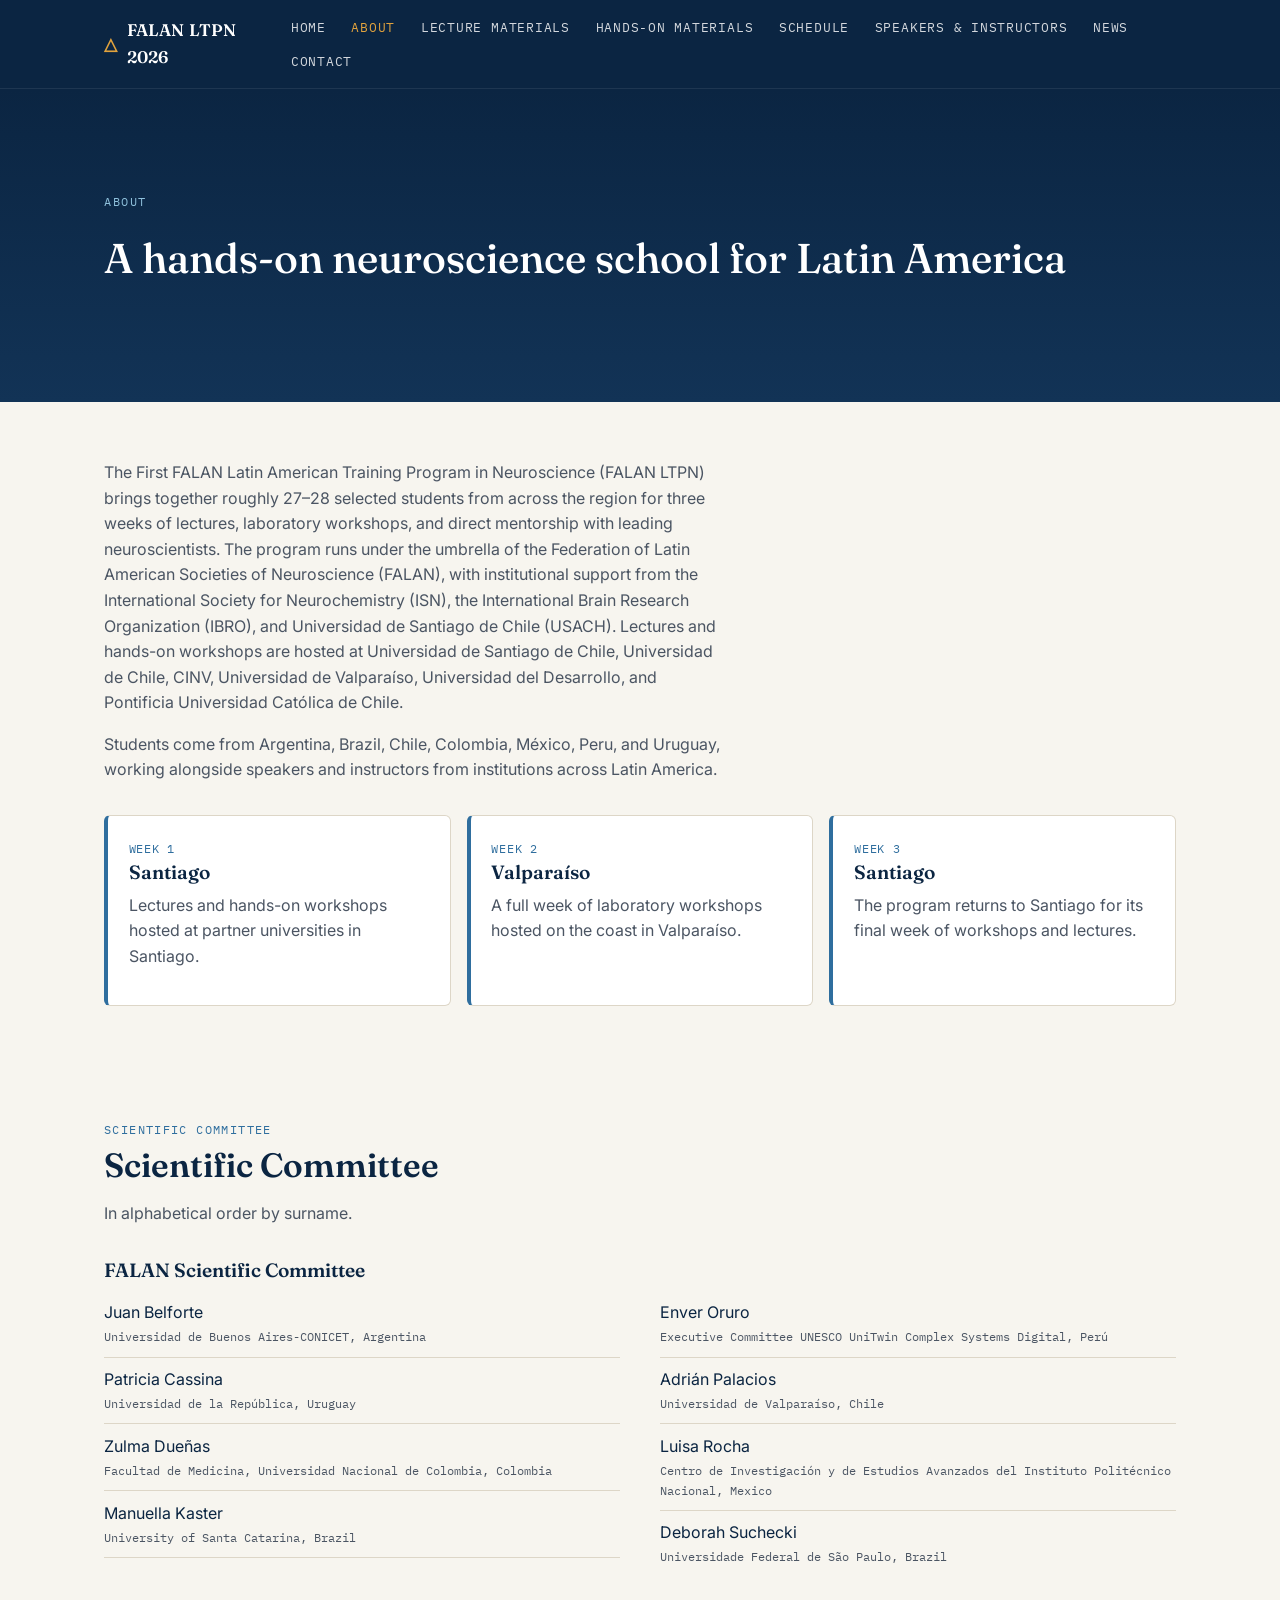
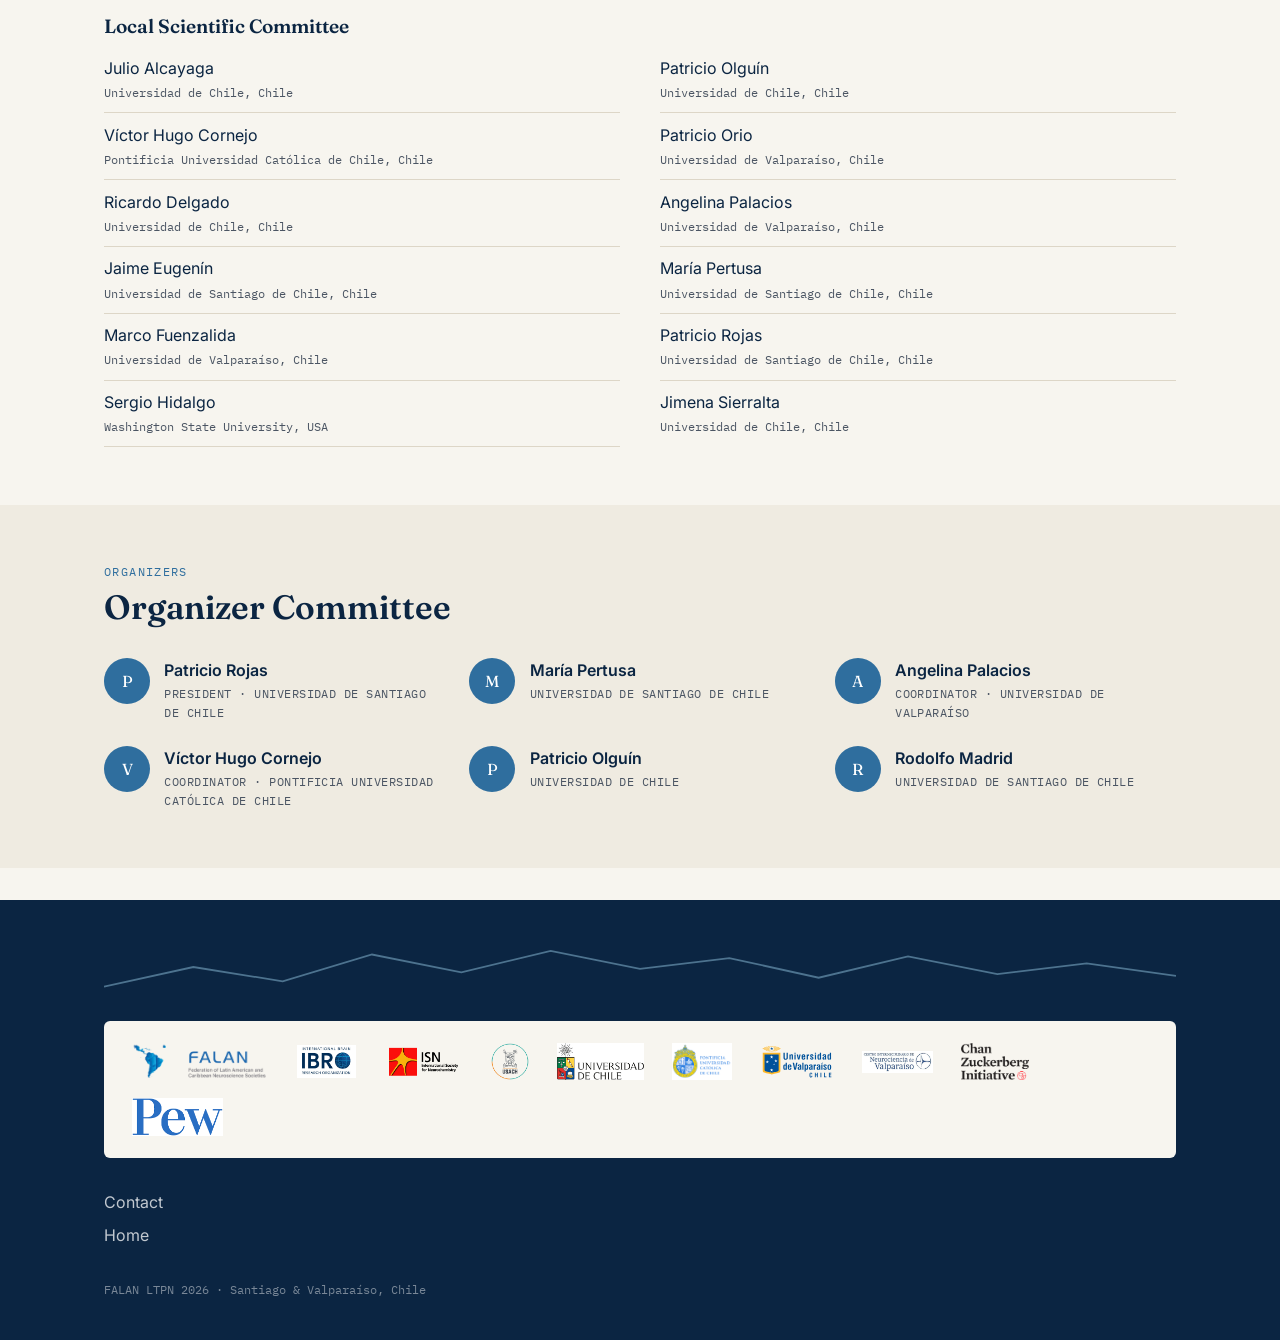
==== commit 81d65df7: "Add files via upload" ====
--- a/about.html
+++ b/about.html
@@ -171,6 +171,8 @@
         <img src="assets/logos/puc.png" alt="PUC — Pontificia Universidad Católica de Chile">
         <img src="assets/logos/uv.svg" alt="Universidad de Valparaíso">
         <img class="cinv-mark" src="assets/logos/cinv.jpg" alt="CINV — Centro Interdisciplinario de Neurociencia de Valparaíso">
+        <img src="assets/logos/czi.png" alt="CZI — Chan Zuckerberg Initiative">
+        <img src="assets/logos/pew.png" alt="Pew — The Pew Charitable Trusts">
       </div>
       <div class="stack">
         <a href="contact.html">Contact</a>
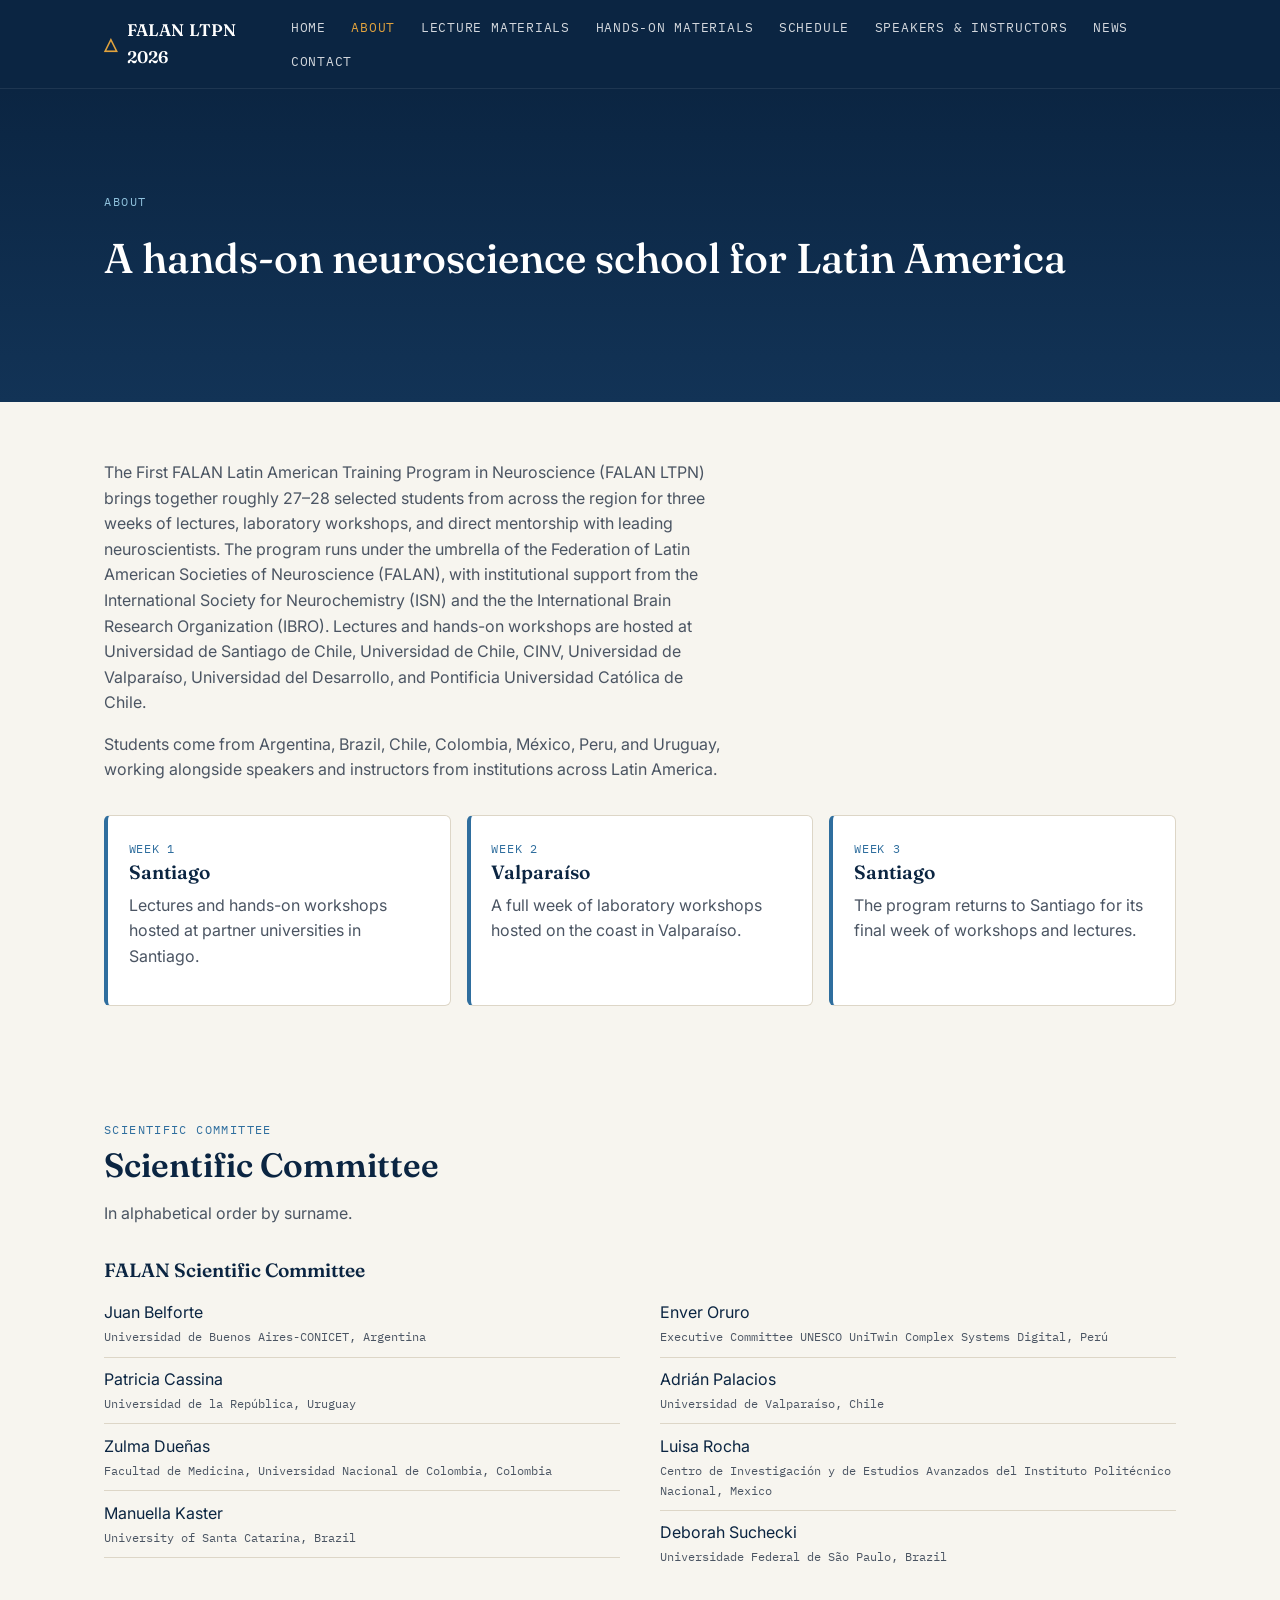
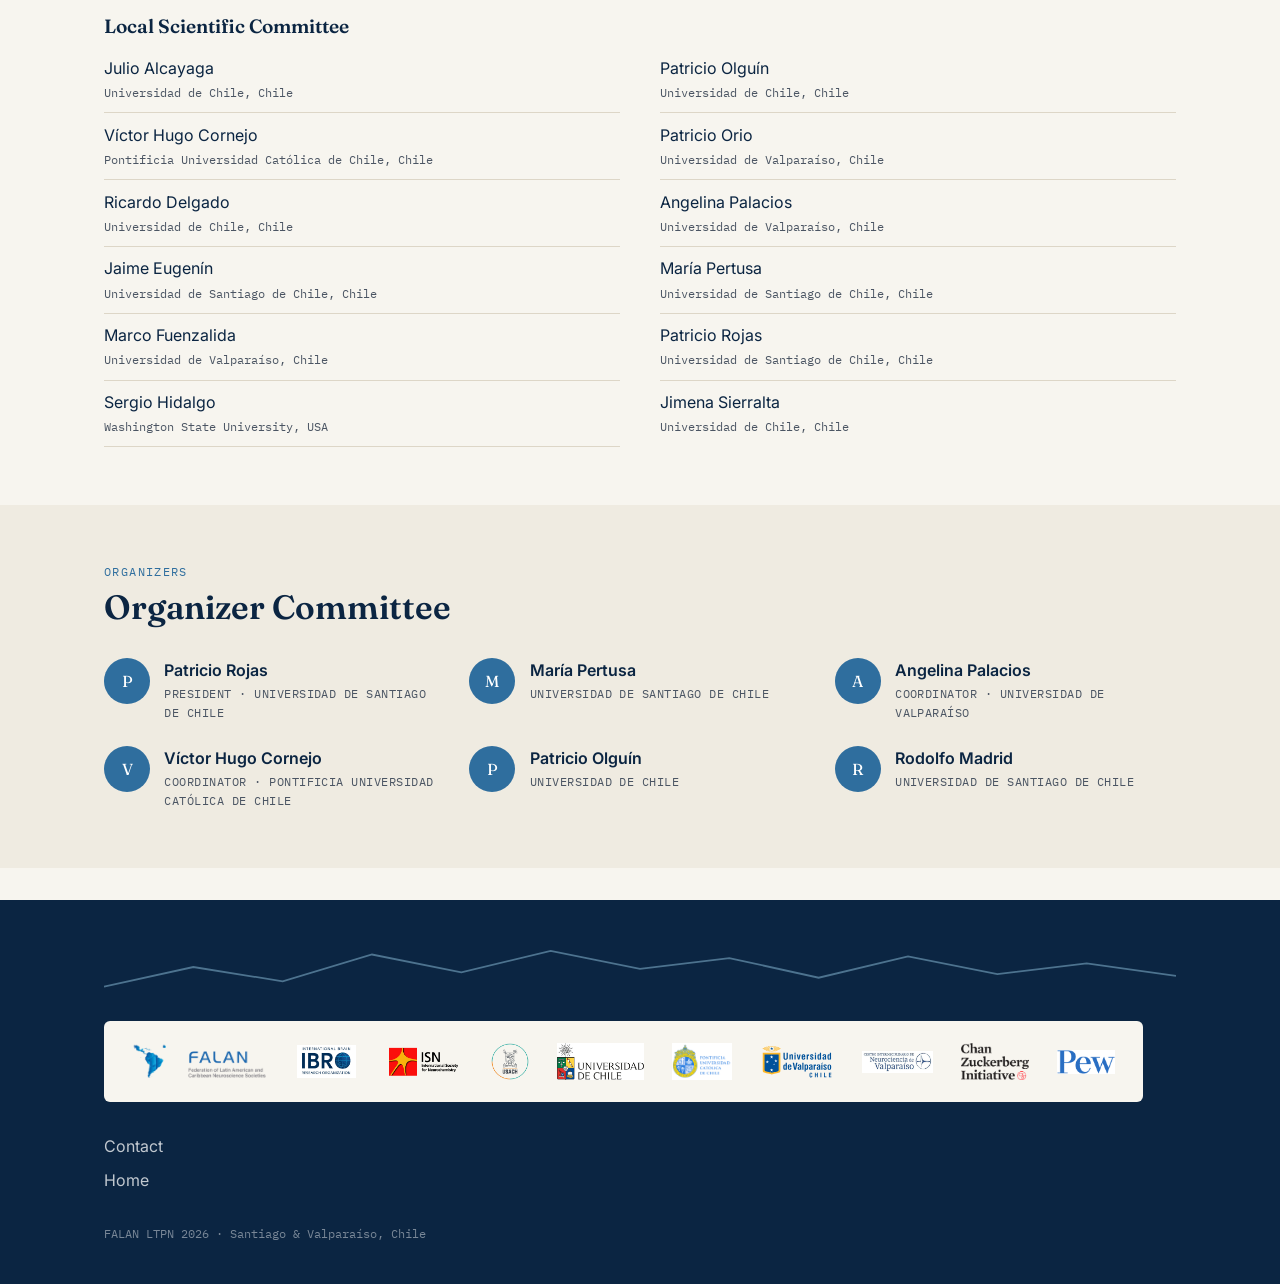
==== commit 916273ee: "Improve formatting and clarity of program description Reformatted paragraph for better readability a" ====
--- a/about.html
+++ b/about.html
@@ -41,7 +41,9 @@
 <section>
   <div class="wrap">
     <div class="section-head">
-      <p>The First FALAN Latin American Training Program in Neuroscience (FALAN LTPN) brings together roughly 27–28 selected students from across the region for three weeks of lectures, laboratory workshops, and direct mentorship with leading neuroscientists. The program runs under the umbrella of the Federation of Latin American Societies of Neuroscience (FALAN), with institutional support from the International Society for Neurochemistry (ISN), the International Brain Research Organization (IBRO), and Universidad de Santiago de Chile (USACH). Lectures and hands-on workshops are hosted at Universidad de Santiago de Chile, Universidad de Chile, CINV, Universidad de Valparaíso, Universidad del Desarrollo, and Pontificia Universidad Católica de Chile.</p>
+      <p>The First FALAN Latin American Training Program in Neuroscience (FALAN LTPN) brings together roughly 27–28 selected students from across the region for three weeks of lectures, 
+        laboratory workshops, and direct mentorship with leading neuroscientists. The program runs under the umbrella of the Federation of Latin American Societies of Neuroscience (FALAN), 
+        with institutional support from the International Society for Neurochemistry (ISN) and the the International Brain Research Organization (IBRO). Lectures and hands-on workshops are hosted at Universidad de Santiago de Chile, Universidad de Chile, CINV, Universidad de Valparaíso, Universidad del Desarrollo, and Pontificia Universidad Católica de Chile.</p>
       <p>Students come from Argentina, Brazil, Chile, Colombia, México, Peru, and Uruguay, working alongside speakers and instructors from institutions across Latin America.</p>
     </div>
 
@@ -172,7 +174,7 @@
         <img src="assets/logos/uv.svg" alt="Universidad de Valparaíso">
         <img class="cinv-mark" src="assets/logos/cinv.jpg" alt="CINV — Centro Interdisciplinario de Neurociencia de Valparaíso">
         <img src="assets/logos/czi.png" alt="CZI — Chan Zuckerberg Initiative">
-        <img src="assets/logos/pew.png" alt="Pew — The Pew Charitable Trusts">
+        <img class="pew-mark" src="assets/logos/pew.png" alt="Pew — The Pew Charitable Trusts">
       </div>
       <div class="stack">
         <a href="contact.html">Contact</a>
--- a/css/style.css
+++ b/css/style.css
@@ -615,6 +615,7 @@
 }
 .logo-strip .ibro-mark { height: 32.5px; }
 .logo-strip .cinv-mark { height: 22px; }
+.logo-strip .pew-mark { height: 24px; }
 .logo-strip .placeholder {
   font-family: var(--font-mono);
   font-size: 0.72rem;
